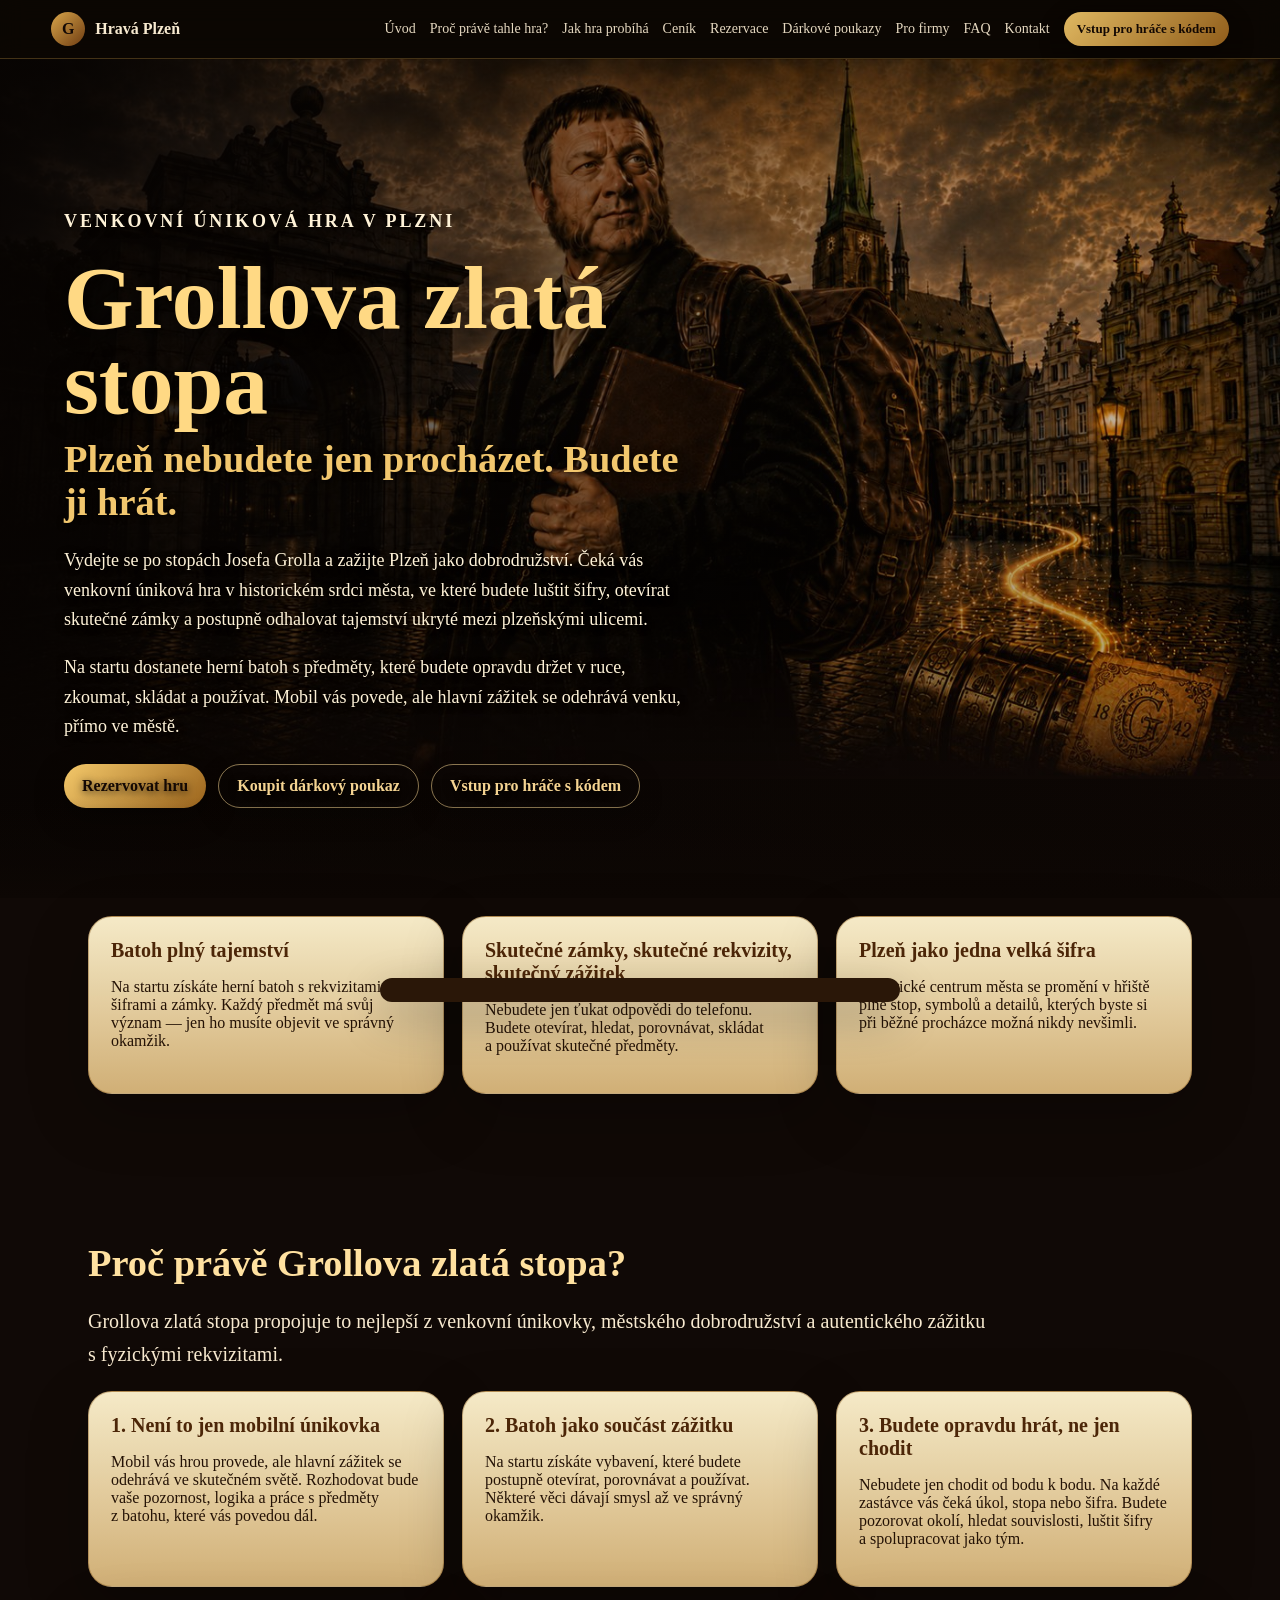
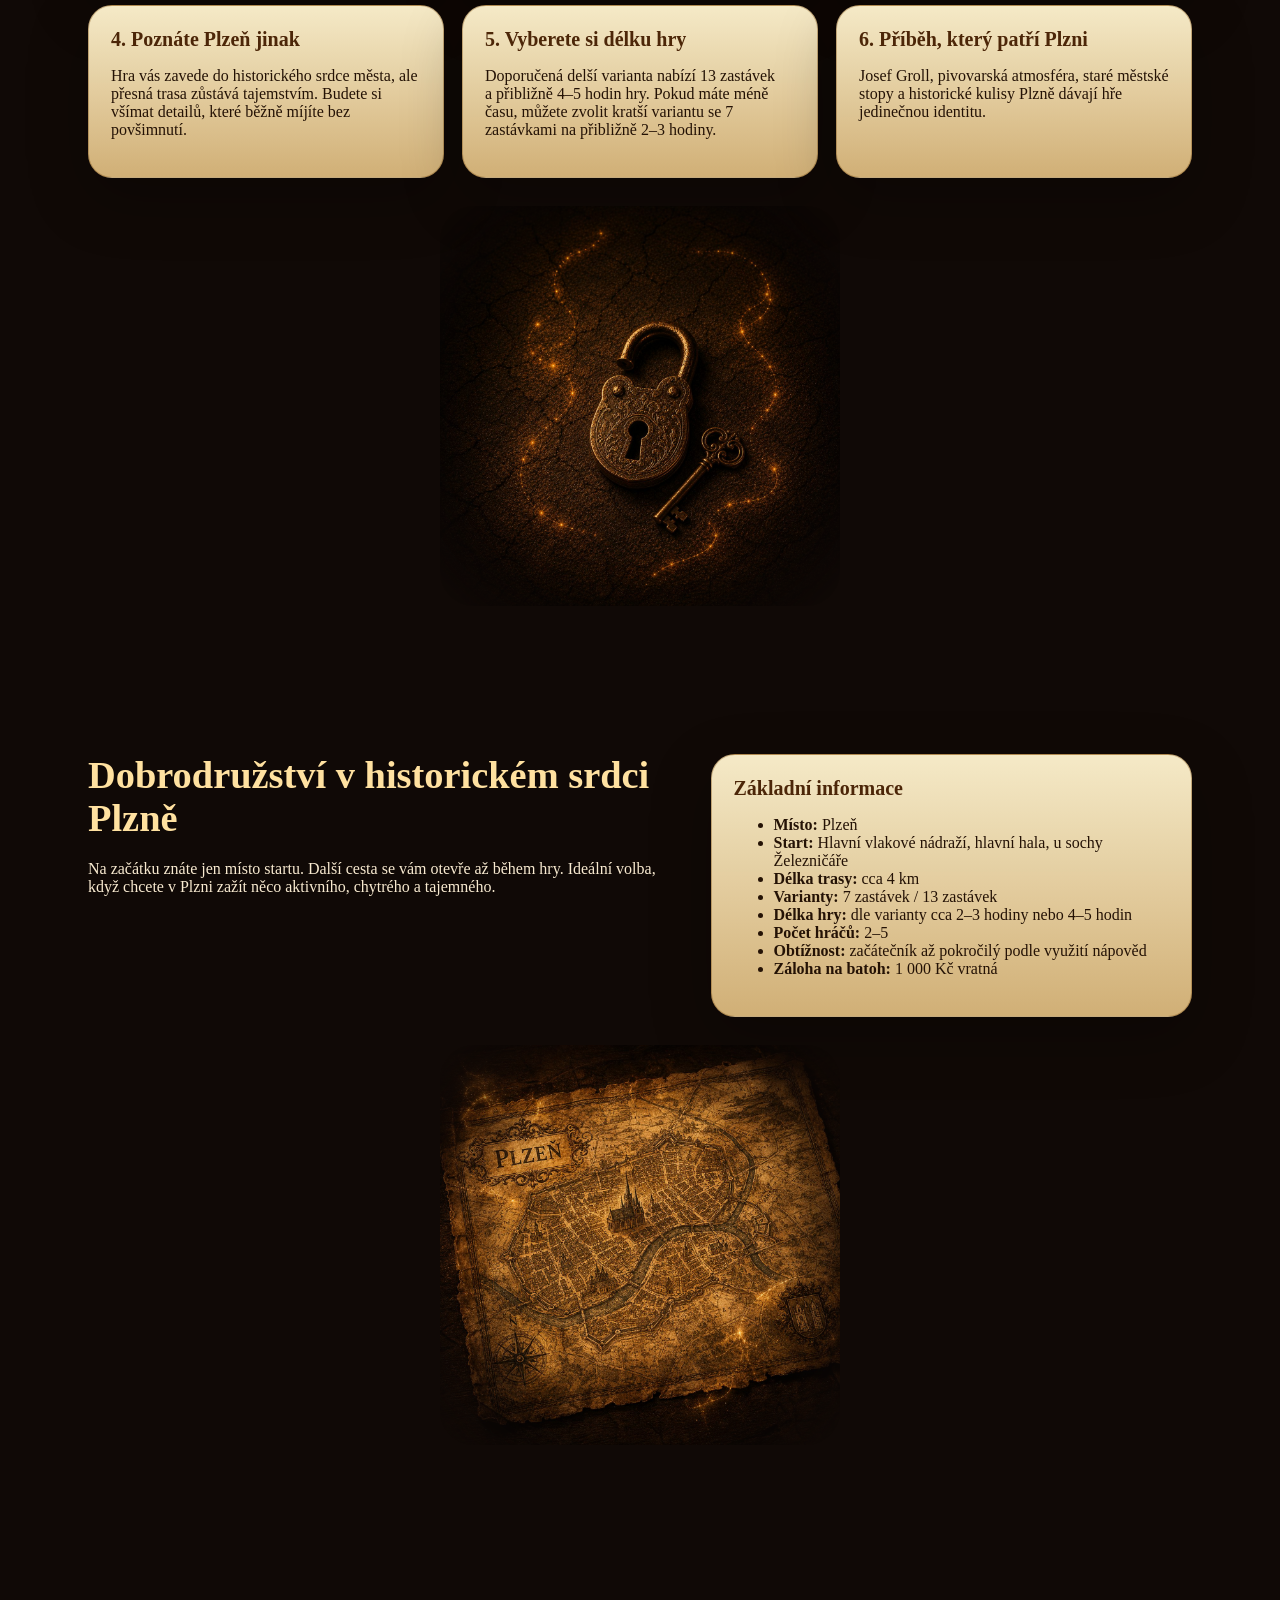
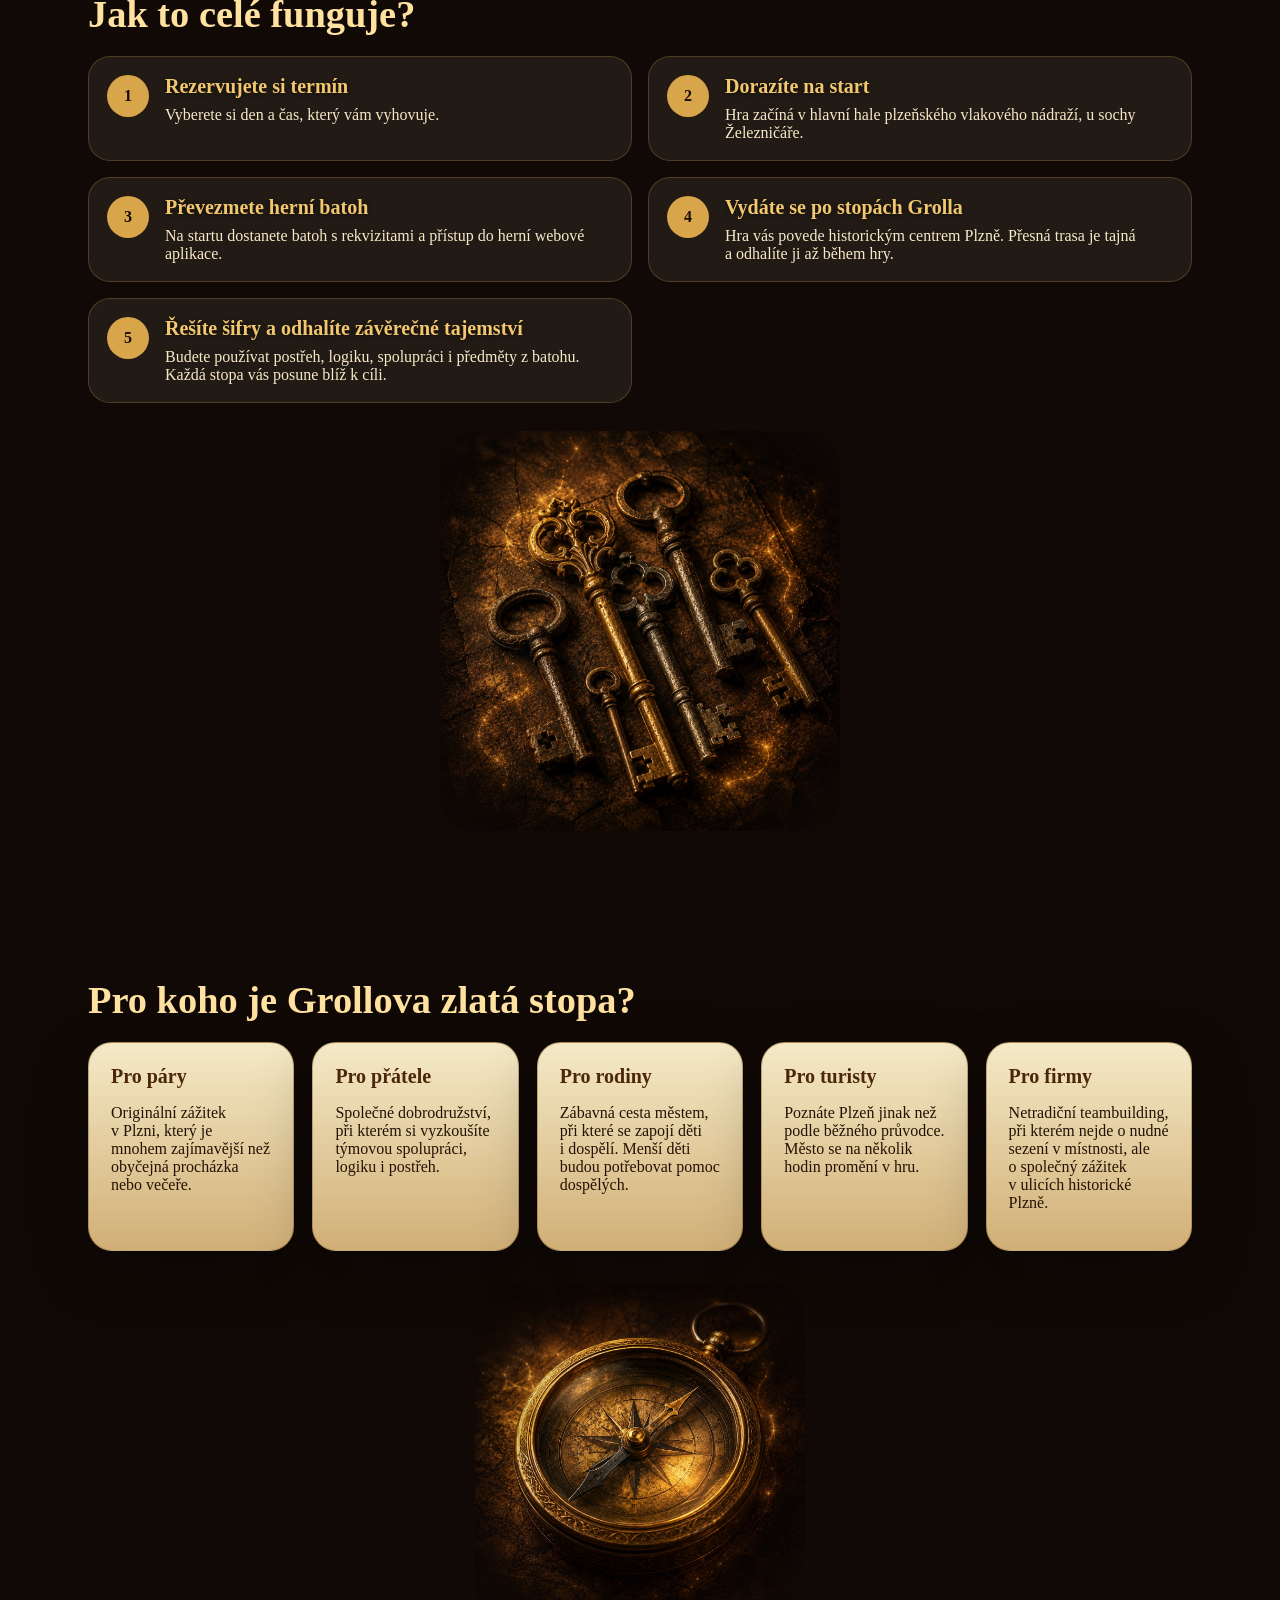
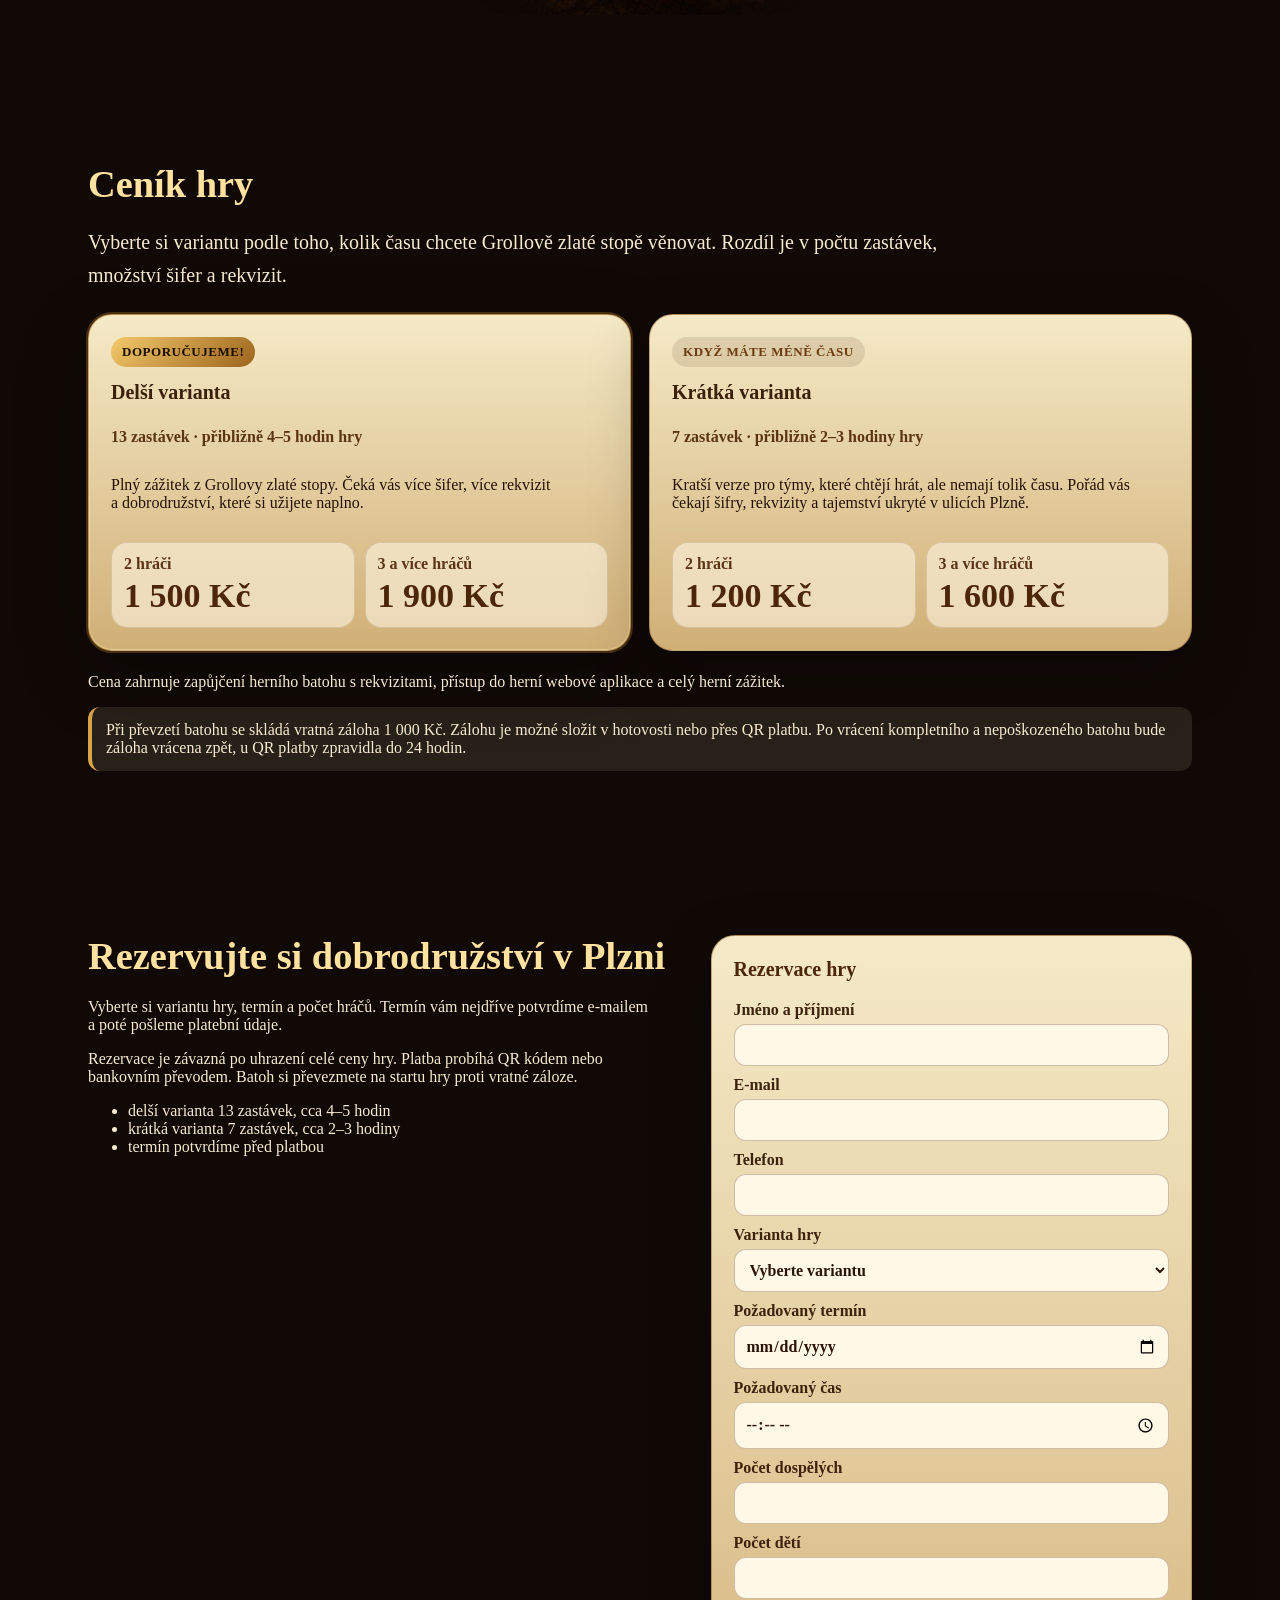
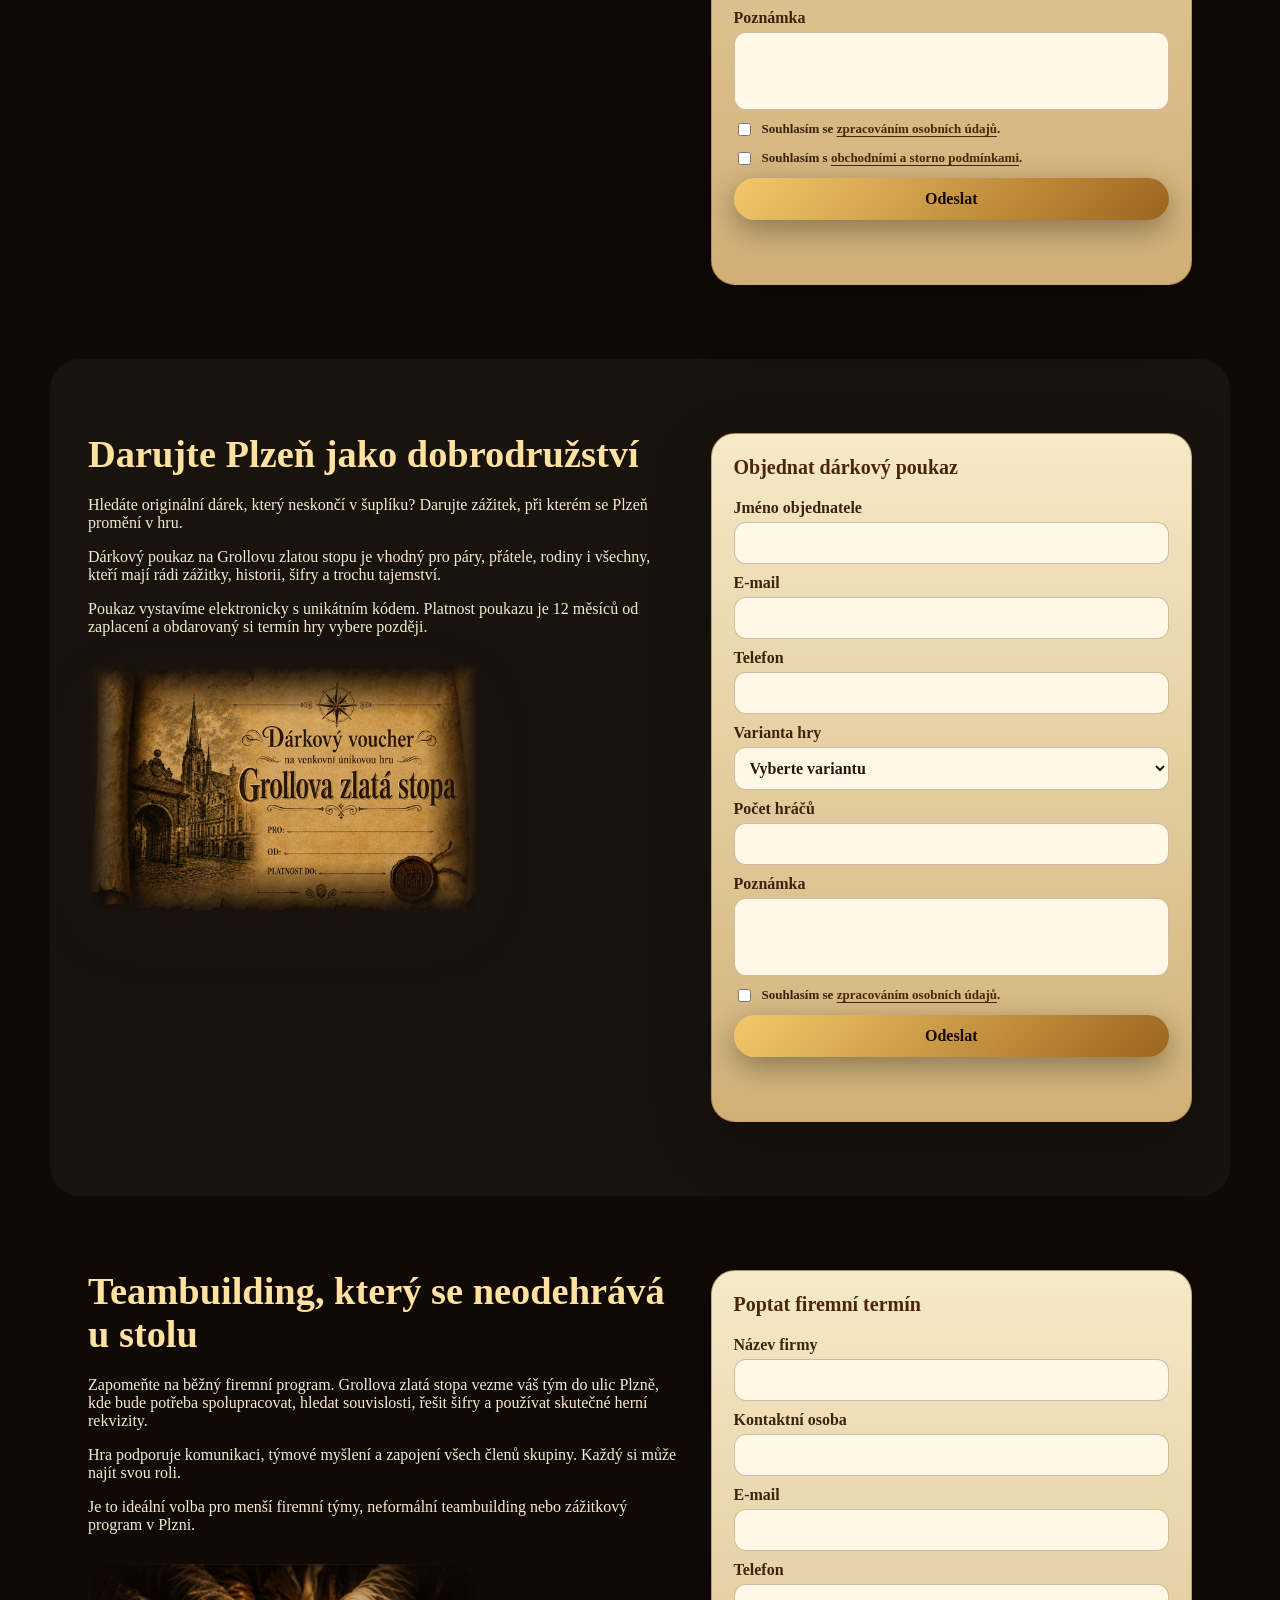
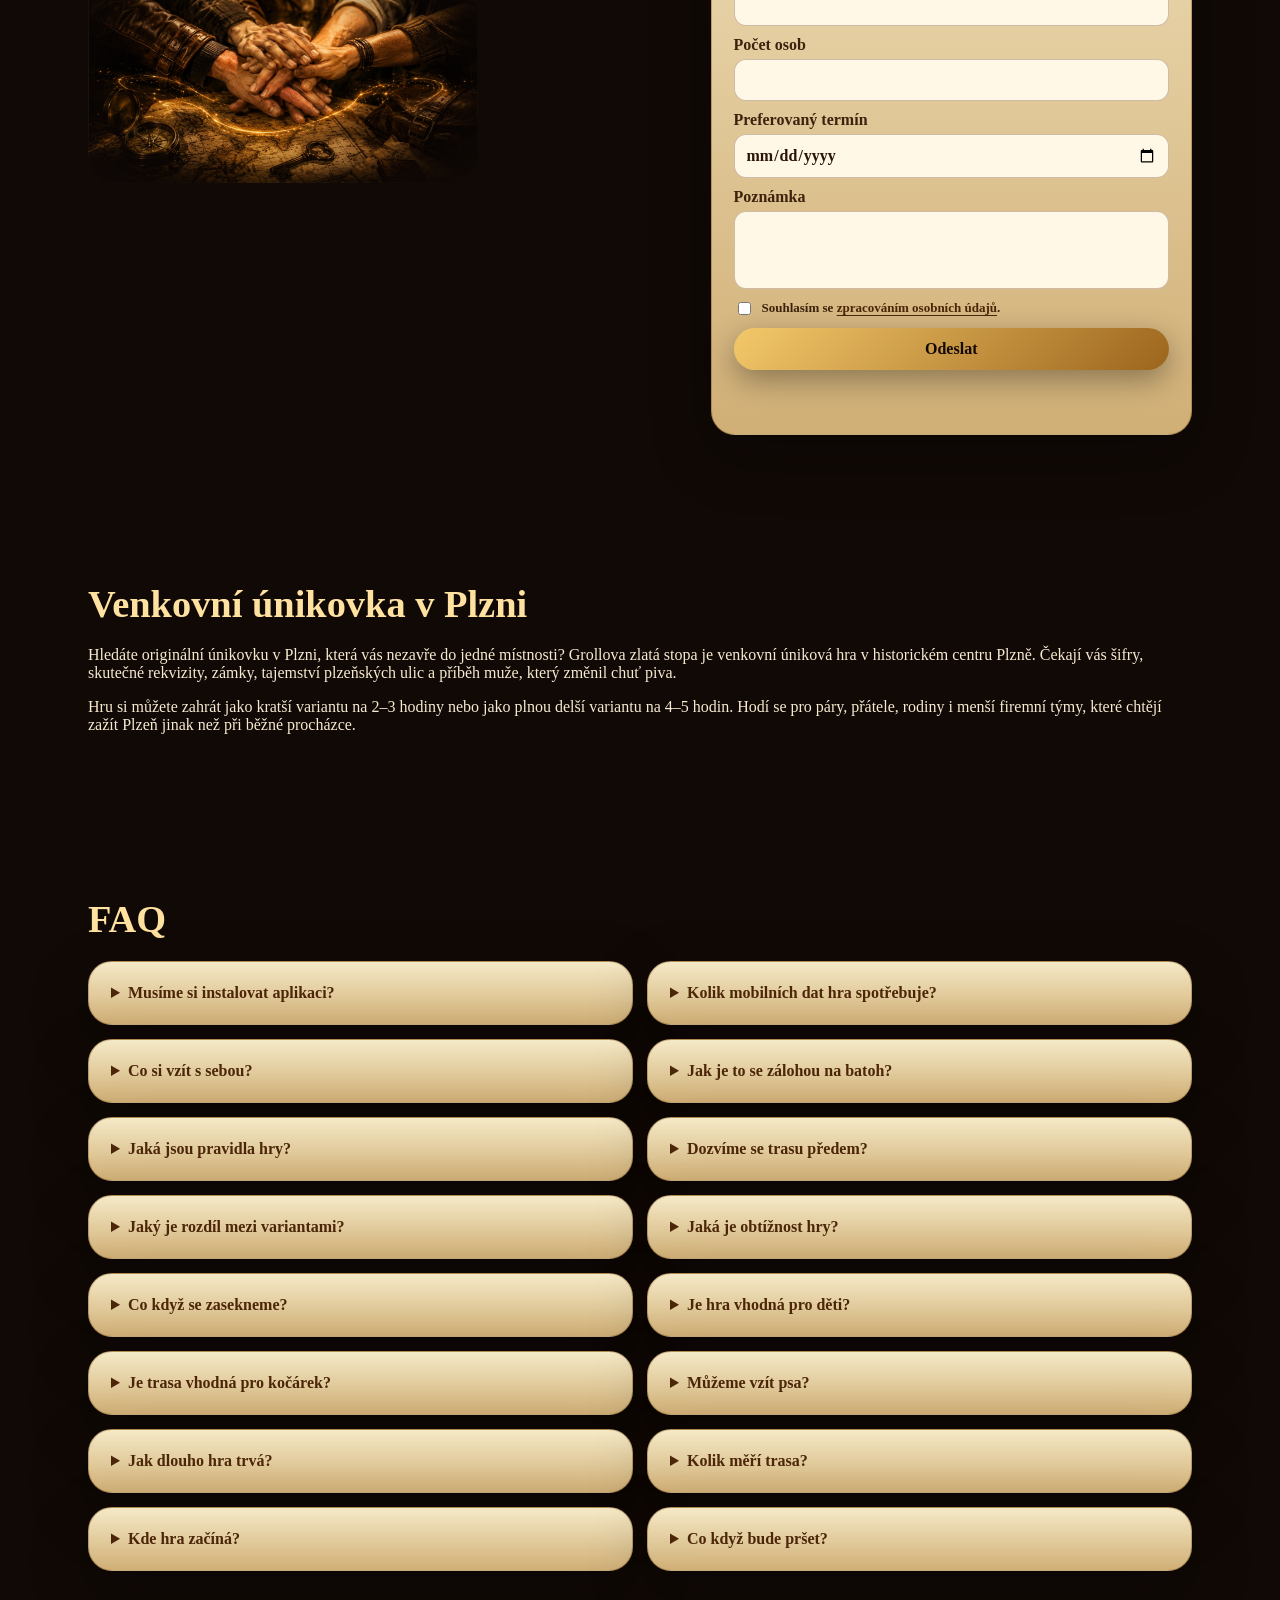
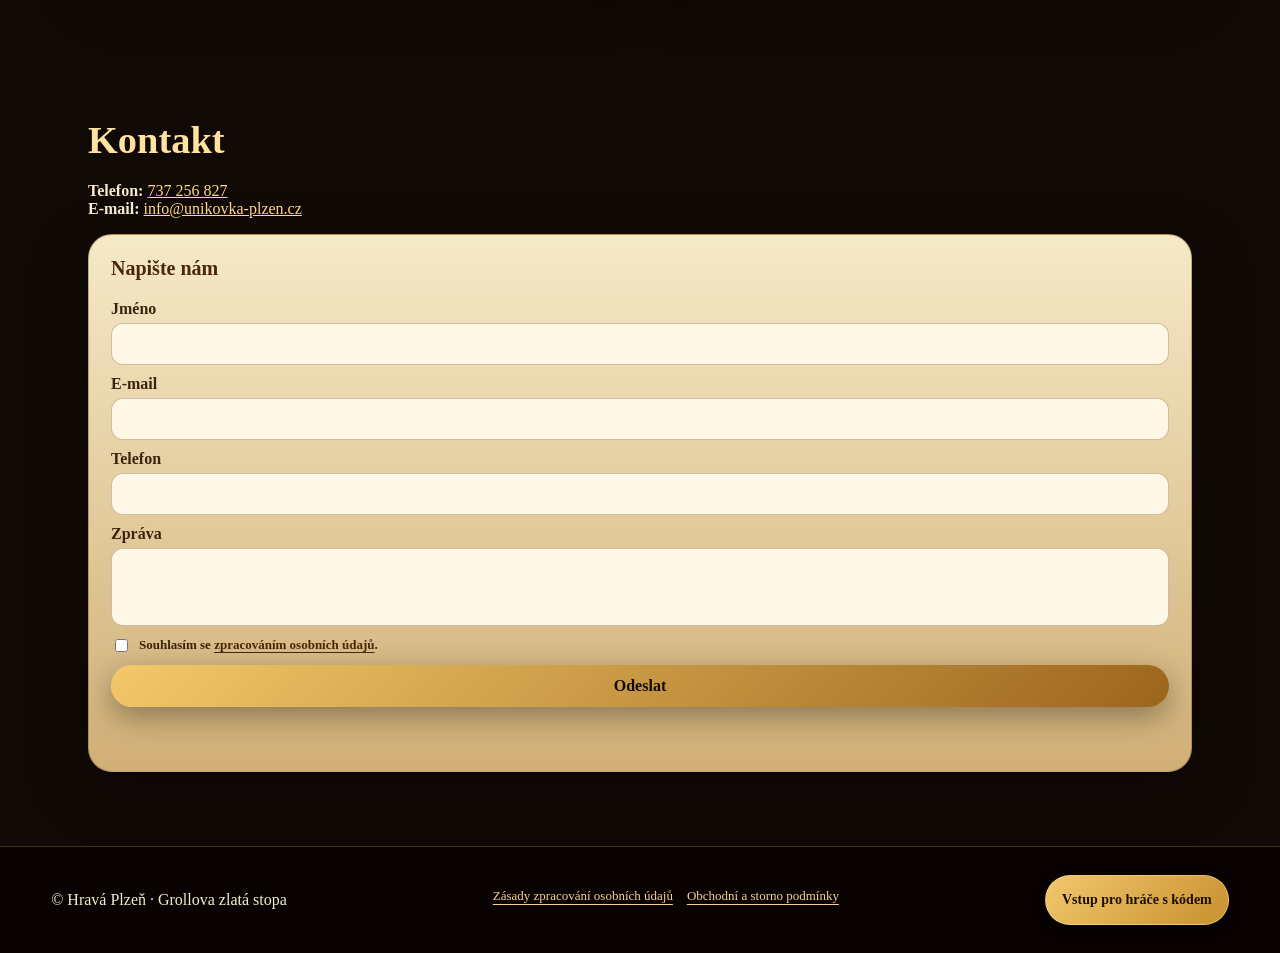
==== index.html @ 6f9a0072 "Nahrat finalni audio opravy" ====
﻿<!doctype html>
<html lang="cs">
<head>
  <meta charset="utf-8" />
  <meta name="viewport" content="width=device-width, initial-scale=1, viewport-fit=cover" />
  <meta name="theme-color" content="#120b06" />
  <title>Únikovka Plzeň | Venkovní úniková hra Grollova zlatá stopa</title>
  <meta name="description" content="Venkovní úniková hra v Plzni s batohem plným rekvizit, šifer a zámků. Vyberte si krátkou nebo dlouhou variantu Grollovy zlaté stopy." />
  <meta name="keywords" content="únikovka Plzeň, venkovní únikovka Plzeň, venkovní úniková hra Plzeň, úniková hra Plzeň, městská hra Plzeň, co dělat v Plzni, zážitky Plzeň, teambuilding Plzeň, dárkový poukaz Plzeň" />
  <meta name="robots" content="index, follow, max-image-preview:large" />
  <meta name="author" content="Únikovka Plzeň" />
  <meta name="geo.region" content="CZ-32" />
  <meta name="geo.placename" content="Plzeň" />
  <meta name="ICBM" content="49.7384, 13.3736" />
  <!-- Google tag (gtag.js) -->
  <script async src="https://www.googletagmanager.com/gtag/js?id=AW-18364391322"></script>
  <script>
    window.dataLayer = window.dataLayer || [];
    function gtag(){dataLayer.push(arguments);}
    gtag('js', new Date());
    gtag('config', 'AW-18364391322');
  </script>
  <meta property="og:type" content="website" />
  <meta property="og:locale" content="cs_CZ" />
  <meta property="og:url" content="https://www.unikovka-plzen.cz/" />
  <meta property="og:title" content="Únikovka Plzeň | Venkovní úniková hra Grollova zlatá stopa" />
  <meta property="og:description" content="Autentická venkovní únikovka v Plzni s batohem plným rekvizit, zámků a šifer. Krátká i dlouhá varianta hry." />
  <meta property="og:image" content="https://www.unikovka-plzen.cz/assets/images/Groll_pro_web.jpg" />
  <meta name="twitter:card" content="summary_large_image" />
  <meta name="twitter:title" content="Únikovka Plzeň | Venkovní úniková hra Grollova zlatá stopa" />
  <meta name="twitter:description" content="Venkovní úniková hra v Plzni s rekvizitami, šiframi a zámky v historickém centru města." />
  <meta name="twitter:image" content="https://www.unikovka-plzen.cz/assets/images/Groll_pro_web.jpg" />
  <link rel="canonical" href="https://www.unikovka-plzen.cz/" />
  <script type="application/ld+json">
  {
    "@context": "https://schema.org",
    "@graph": [
      {
        "@type": "WebSite",
        "@id": "https://www.unikovka-plzen.cz/#website",
        "url": "https://www.unikovka-plzen.cz/",
        "name": "Únikovka Plzeň",
        "alternateName": "Grollova zlatá stopa",
        "inLanguage": "cs-CZ",
        "publisher": {
          "@id": "https://www.unikovka-plzen.cz/#business"
        }
      },
      {
        "@type": "WebPage",
        "@id": "https://www.unikovka-plzen.cz/#webpage",
        "url": "https://www.unikovka-plzen.cz/",
        "name": "Únikovka Plzeň | Venkovní úniková hra Grollova zlatá stopa",
        "description": "Venkovní úniková hra v Plzni s batohem plným rekvizit, šifer a zámků.",
        "keywords": [
          "únikovka Plzeň",
          "venkovní únikovka Plzeň",
          "venkovní úniková hra Plzeň",
          "městská hra Plzeň",
          "zážitky Plzeň"
        ],
        "primaryImageOfPage": {
          "@type": "ImageObject",
          "url": "https://www.unikovka-plzen.cz/assets/images/Groll_pro_web.jpg"
        },
        "isPartOf": {
          "@id": "https://www.unikovka-plzen.cz/#website"
        },
        "about": {
          "@id": "https://www.unikovka-plzen.cz/#service"
        },
        "inLanguage": "cs-CZ"
      },
      {
        "@type": "EntertainmentBusiness",
        "@id": "https://www.unikovka-plzen.cz/#business",
        "name": "Únikovka Plzeň",
        "legalName": "Bc. Jan Bidlo",
        "url": "https://www.unikovka-plzen.cz/",
        "image": "https://www.unikovka-plzen.cz/assets/images/Groll_pro_web.jpg",
        "logo": "https://www.unikovka-plzen.cz/assets/images/Groll_logo_na_sirku.jpg",
        "email": "info@unikovka-plzen.cz",
        "telephone": "+420737256827",
        "description": "Venkovní úniková hra Grollova zlatá stopa v historickém centru Plzně.",
        "priceRange": "1200-1900 Kč",
        "currenciesAccepted": "CZK",
        "paymentAccepted": "bank transfer, cash, QR payment",
        "address": {
          "@type": "PostalAddress",
          "streetAddress": "Partyzánská 356/25",
          "addressLocality": "Plzeň",
          "postalCode": "312 00",
          "addressCountry": "CZ"
        },
        "areaServed": {
          "@type": "City",
          "name": "Plzeň"
        },
        "sameAs": [
          "https://www.facebook.com/profile.php?id=61591459980333"
        ],
        "makesOffer": {
          "@id": "https://www.unikovka-plzen.cz/#service"
        }
      },
      {
        "@type": "Service",
        "@id": "https://www.unikovka-plzen.cz/#service",
        "name": "Grollova zlatá stopa",
        "alternateName": [
          "Únikovka Plzeň",
          "Venkovní únikovka Plzeň",
          "Venkovní úniková hra Plzeň"
        ],
        "serviceType": "Venkovní úniková hra",
        "provider": {
          "@id": "https://www.unikovka-plzen.cz/#business"
        },
        "areaServed": {
          "@type": "City",
          "name": "Plzeň"
        },
        "category": [
          "úniková hra",
          "venkovní únikovka",
          "městská hra",
          "zážitek v Plzni",
          "teambuilding"
        ],
        "audience": [
          {
            "@type": "Audience",
            "audienceType": "páry"
          },
          {
            "@type": "Audience",
            "audienceType": "rodiny"
          },
          {
            "@type": "Audience",
            "audienceType": "přátelé"
          },
          {
            "@type": "Audience",
            "audienceType": "firemní týmy"
          }
        ],
        "description": "Venkovní úniková hra v historickém centru Plzně s batohem plným rekvizit, šifer a zámků.",
        "image": "https://www.unikovka-plzen.cz/assets/images/Groll_pro_web.jpg",
        "termsOfService": "https://www.unikovka-plzen.cz/#/obchodni-podminky",
        "potentialAction": {
          "@type": "ReserveAction",
          "target": "https://www.unikovka-plzen.cz/#rezervace",
          "name": "Rezervovat hru"
        },
        "offers": {
          "@type": "OfferCatalog",
          "name": "Varianty hry Grollova zlatá stopa",
          "itemListElement": [
            {
              "@type": "Offer",
              "name": "Krátká varianta pro 2 hráče",
              "price": "1200",
              "priceCurrency": "CZK",
              "availability": "https://schema.org/InStock",
              "url": "https://www.unikovka-plzen.cz/#cenik"
            },
            {
              "@type": "Offer",
              "name": "Krátká varianta pro 3 a více hráčů",
              "price": "1600",
              "priceCurrency": "CZK",
              "availability": "https://schema.org/InStock",
              "url": "https://www.unikovka-plzen.cz/#cenik"
            },
            {
              "@type": "Offer",
              "name": "Dlouhá varianta pro 2 hráče",
              "price": "1500",
              "priceCurrency": "CZK",
              "availability": "https://schema.org/InStock",
              "url": "https://www.unikovka-plzen.cz/#cenik"
            },
            {
              "@type": "Offer",
              "name": "Dlouhá varianta pro 3 a více hráčů",
              "price": "1900",
              "priceCurrency": "CZK",
              "availability": "https://schema.org/InStock",
              "url": "https://www.unikovka-plzen.cz/#cenik"
            }
          ]
        }
      },
      {
        "@type": "TouristAttraction",
        "@id": "https://www.unikovka-plzen.cz/#attraction",
        "name": "Grollova zlatá stopa",
        "url": "https://www.unikovka-plzen.cz/",
        "image": "https://www.unikovka-plzen.cz/assets/images/Groll_pro_web.jpg",
        "description": "Venkovní únikovka a městská hra v historickém centru Plzně.",
        "isAccessibleForFree": false,
        "touristType": [
          "páry",
          "rodiny",
          "přátelé",
          "turisté",
          "firemní týmy"
        ],
        "address": {
          "@type": "PostalAddress",
          "addressLocality": "Plzeň",
          "addressCountry": "CZ"
        }
      },
      {
        "@type": "FAQPage",
        "@id": "https://www.unikovka-plzen.cz/#faq-schema",
        "mainEntity": [
          {
            "@type": "Question",
            "name": "Musíme si instalovat aplikaci?",
            "acceptedAnswer": {
              "@type": "Answer",
              "text": "Ne. Hra běží jako webová aplikace v prohlížeči telefonu. Nic dopředu nestahujete ani neinstalujete."
            }
          },
          {
            "@type": "Question",
            "name": "Jaký je rozdíl mezi variantami?",
            "acceptedAnswer": {
              "@type": "Answer",
              "text": "Delší varianta má 13 zastávek, více šifer a více rekvizit. Krátká varianta má 7 zastávek a hodí se pro týmy, které chtějí hrát, ale mají jen 2 až 3 hodiny času."
            }
          },
          {
            "@type": "Question",
            "name": "Jak dlouho hra trvá?",
            "acceptedAnswer": {
              "@type": "Answer",
              "text": "Krátká varianta trvá přibližně 2 až 3 hodiny. Delší varianta je hlavní plná verze hry a zabere přibližně 4 až 5 hodin."
            }
          },
          {
            "@type": "Question",
            "name": "Kolik měří trasa?",
            "acceptedAnswer": {
              "@type": "Answer",
              "text": "Trasa měří přibližně 4 km."
            }
          },
          {
            "@type": "Question",
            "name": "Kde hra začíná?",
            "acceptedAnswer": {
              "@type": "Answer",
              "text": "Hra začíná v hlavní hale plzeňského vlakového nádraží, u sochy Železničáře."
            }
          }
        ]
      }
    ]
  }
  </script>
  <link rel="manifest" href="manifest.webmanifest" />
  <link rel="stylesheet" href="style.css?v=200" />
</head>
<body>
  <div id="app" class="app-shell"></div>
  <div id="toast" class="toast" aria-live="polite"></div>
  <script src="game-data.js?v=211"></script>
  <script src="app.js?v=211"></script>
</body>
</html>
---- style.css ----
﻿:root{--bg:#1d1208;--panel:#f3dfb5;--paper:#fff4d6;--ink:#2b180a;--muted:#765531;--beer:#d88b1a;--beer2:#f0bd43;--dark:#2b1708;--red:#8d2d18;--ok:#326c2e;--line:rgba(43,24,10,.18);--shadow:0 16px 45px rgba(0,0,0,.28)}*{box-sizing:border-box}html,body{margin:0;min-height:100%;font-family:system-ui,-apple-system,Segoe UI,Roboto,Arial,sans-serif;background:radial-gradient(circle at top,#6f3d12 0,#2c1809 45%,#120b05 100%);color:var(--ink)}button,input,textarea{font:inherit}.app-shell{min-height:100dvh;display:flex;align-items:stretch;justify-content:center;padding:16px}.phone{width:min(100%,560px);background:linear-gradient(180deg,#fff7df,#e8c891);border:1px solid rgba(255,255,255,.25);border-radius:28px;box-shadow:var(--shadow);overflow:hidden;position:relative}.topbar{position:sticky;top:0;z-index:10;background:rgba(51,29,10,.92);color:#fff3ce;backdrop-filter:blur(12px);padding:12px 16px;display:flex;gap:10px;align-items:center;justify-content:space-between}.brand{display:flex;flex-direction:column;line-height:1.15}.brand b{font-size:18px}.brand span{font-size:12px;color:#e5c389}.icon-btn{border:1px solid rgba(255,255,255,.25);background:rgba(255,255,255,.1);color:#fff3ce;border-radius:14px;padding:9px 11px;cursor:pointer}.content{padding:18px 16px 28px}.hero{padding:26px 18px 20px;background:linear-gradient(145deg,rgba(255,247,218,.92),rgba(225,178,93,.85)),repeating-linear-gradient(45deg,rgba(111,61,18,.06),rgba(111,61,18,.06) 4px,transparent 4px,transparent 9px);border-radius:24px;border:1px solid var(--line);box-shadow:0 10px 20px rgba(80,45,13,.12)}h1,h2,h3{font-family:Georgia,'Times New Roman',serif;margin:0 0 10px;color:#3b210c}h1{font-size:34px;line-height:1.05}h2{font-size:26px}h3{font-size:20px}.lead{font-size:17px;line-height:1.55}.muted{color:var(--muted)}.small{font-size:13px}.card{background:rgba(255,248,224,.82);border:1px solid var(--line);border-radius:20px;padding:15px;margin:13px 0;box-shadow:0 8px 20px rgba(72,40,13,.08)}.grid{display:grid;gap:10px}.two{grid-template-columns:1fr 1fr}@media(max-width:420px){.two{grid-template-columns:1fr}}.btn{width:100%;border:0;border-radius:16px;padding:14px 16px;cursor:pointer;background:#6f3d12;color:#fff5d6;font-weight:800;box-shadow:0 8px 16px rgba(45,24,8,.22);transition:.15s transform,.15s filter}.btn:active{transform:translateY(1px)}.btn.secondary{background:#ead19a;color:#3d230d;border:1px solid var(--line);box-shadow:none}.btn.ghost{background:transparent;color:#4a2a0e;border:1px solid rgba(74,42,14,.25);box-shadow:none}.btn.danger{background:#862d18}.btn.ok{background:#34722e}.btn[disabled]{opacity:.55;cursor:not-allowed}input[type=text],input[type=password]{width:100%;border:1px solid rgba(64,35,10,.25);border-radius:15px;padding:14px 14px;background:#fffaf0;color:var(--ink);outline:none}label.check{display:flex;gap:10px;align-items:flex-start;line-height:1.35}.progress-wrap{padding:12px 14px;background:rgba(255,255,255,.35);border-radius:18px;border:1px solid var(--line);margin:14px 0}.beer-glass{height:42px;border:3px solid rgba(83,48,15,.55);border-top-width:6px;border-radius:7px 7px 14px 14px;position:relative;overflow:hidden;background:rgba(255,255,255,.45)}.beer-fill{position:absolute;left:0;bottom:0;height:0;width:100%;background:linear-gradient(180deg,var(--beer2),var(--beer));transition:height .7s ease}.beer-foam{position:absolute;left:0;right:0;top:0;height:10px;background:rgba(255,255,255,.75)}.station-head{display:flex;justify-content:space-between;gap:10px;align-items:flex-start;margin-bottom:12px}.pill{display:inline-flex;align-items:center;gap:6px;border-radius:999px;background:rgba(111,61,18,.12);padding:7px 10px;font-weight:700;color:#4d2b0f}.video-box{background:#160d06;border-radius:18px;overflow:hidden;margin:12px 0;border:1px solid rgba(255,255,255,.25)}video{display:block;width:100%;max-height:55dvh;background:#000}.media-note{color:#f6d39a;background:rgba(0,0,0,.34);padding:8px 10px;font-size:13px}.accordion{border:1px solid var(--line);border-radius:17px;overflow:hidden;margin:10px 0;background:rgba(255,250,238,.72)}.acc-head{width:100%;display:flex;justify-content:space-between;align-items:center;text-align:left;background:rgba(111,61,18,.1);border:0;padding:13px 14px;font-weight:850;color:#3d230d;cursor:pointer}.acc-body{display:none;padding:14px;line-height:1.55;white-space:pre-wrap}.accordion.open .acc-body{display:block}.code-row{display:flex;gap:8px}.code-row input{text-transform:uppercase;letter-spacing:.08em}.success{border-color:rgba(50,108,46,.3);background:rgba(220,245,210,.75)}.error{border-color:rgba(141,45,24,.32);background:rgba(255,230,220,.75)}.modal-back{position:fixed;inset:0;z-index:99;background:rgba(0,0,0,.55);display:flex;align-items:flex-end;justify-content:center;padding:12px}.modal{width:min(100%,560px);max-height:85dvh;overflow:auto;background:#fff3cf;border-radius:24px;padding:18px;box-shadow:var(--shadow)}.toast{position:fixed;z-index:120;left:50%;bottom:18px;transform:translateX(-50%) translateY(120px);background:#2a1708;color:#fff4d2;border-radius:16px;padding:12px 14px;width:min(calc(100% - 32px),520px);box-shadow:var(--shadow);transition:.25s}.toast.show{transform:translateX(-50%) translateY(0)}.menu-list{display:grid;gap:8px}.map-list{display:grid;gap:8px}.map-item{display:flex;gap:10px;align-items:center;background:rgba(255,255,255,.42);border:1px solid var(--line);border-radius:15px;padding:10px}.num{width:32px;height:32px;border-radius:50%;background:#6f3d12;color:#fff4d2;display:grid;place-items:center;font-weight:900;flex:0 0 auto}.num.done{background:var(--ok)}.footer-actions{position:sticky;bottom:0;background:linear-gradient(180deg,rgba(232,200,145,0),rgba(232,200,145,.95) 30%);padding-top:22px}.timer{font-variant-numeric:tabular-nums}.cert{background:#fff8dc;border:8px double #6f3d12;border-radius:22px;padding:24px;text-align:center}.admin-table{width:100%;border-collapse:collapse;font-size:13px}.admin-table th,.admin-table td{border-bottom:1px solid var(--line);padding:8px;text-align:left}.shake{animation:shake .35s}@keyframes shake{20%{transform:translateX(-5px)}40%{transform:translateX(5px)}60%{transform:translateX(-3px)}80%{transform:translateX(3px)}}.wow{animation:wow .7s ease}@keyframes wow{0%{transform:scale(.98);filter:saturate(1)}45%{transform:scale(1.025);filter:saturate(1.6)}100%{transform:scale(1);filter:saturate(1)}}@media print{body{background:#fff}.app-shell{padding:0}.phone{box-shadow:none;border:0}.topbar,.footer-actions,.no-print{display:none!important}}
.success-card{text-align:center}.success-card h2{font-size:28px}.success-progress{margin:14px 0 18px}.success-fill{animation:beerRise .9s ease both}@keyframes beerRise{from{height:var(--from)}to{height:var(--to)}}

/* BeerProgress – dynamický pivní progress bez textu "Dokončeno" */
.station-head.compact{align-items:center;background:rgba(255,248,224,.72);border:1px solid var(--line);border-radius:18px;padding:9px 10px 9px 12px;box-shadow:0 5px 14px rgba(74,42,14,.08)}
.station-title-line{display:flex;align-items:center;gap:10px;min-width:0;flex:1}.station-title-text{font-family:Georgia,'Times New Roman',serif;font-size:18px;font-weight:900;line-height:1.15;color:#3b210c}.station-head.compact .danger{flex:0 0 auto}
.beer-progress{--beer-scale:0;--beer-from-scale:0;--beer-foam-opacity:0;display:inline-grid;place-items:center;flex:0 0 auto;filter:drop-shadow(0 3px 4px rgba(63,35,10,.2))}
.beer-small{width:38px;height:48px}.beer-large{width:min(44vw,168px);height:auto;margin:4px auto 2px;filter:drop-shadow(0 10px 18px rgba(63,35,10,.28))}.beer-svg{width:100%;height:100%;display:block;overflow:visible}
.beer-handle-fill{fill:rgba(255,255,255,.28);stroke:rgba(255,255,255,.7);stroke-width:1.1}.beer-handle-line{fill:none;stroke:rgba(50,32,18,.62);stroke-width:4.2;stroke-linecap:round;stroke-linejoin:round}
.beer-glass-bg{fill:rgba(255,255,255,.26);stroke:rgba(255,255,255,.48);stroke-width:1}.beer-glass-overlay{fill:rgba(255,255,255,.16)}
.beer-outline{fill:none;stroke:rgba(38,23,11,.76);stroke-width:3.5;stroke-linejoin:round}.beer-glass-shine{fill:none;stroke:rgba(255,255,255,.86);stroke-width:3.4;stroke-linecap:round;opacity:.9}.beer-glass-shine.right{opacity:.42;stroke-width:2.1}
.beer-base{fill:rgba(255,255,255,.28);stroke:rgba(38,23,11,.4);stroke-width:1.6}.beer-liquid,.beer-liquid-shine,.beer-bubbles{transform-box:fill-box;transform-origin:center bottom;transform:scaleY(var(--beer-scale))}.beer-liquid{opacity:.97}.beer-liquid-shine{fill:rgba(255,255,255,.22);mix-blend-mode:screen}.beer-head,.beer-surface{transform-box:fill-box;transform-origin:center center;transform:translateY(var(--beer-foam-y));opacity:var(--beer-foam-opacity)}.beer-head{fill:rgba(255,255,255,.78)}.beer-surface{fill:rgba(255,255,255,.55)}.beer-bubbles{fill:rgba(255,255,255,.67);opacity:.52}
.beer-small .beer-bubbles{display:none}.beer-small .beer-head{height:11px}.beer-small .beer-outline{stroke-width:4.2}.beer-small .beer-handle-line{stroke-width:4.8}.beer-small .beer-glass-shine{stroke-width:4}.beer-full .beer-head{fill:rgba(255,255,255,.88);opacity:.95}.beer-full .beer-surface{opacity:.8}
.beer-animated .beer-liquid,.beer-animated .beer-liquid-shine{animation:beerLiquidRise 2.65s cubic-bezier(.22,.9,.22,1) both}.beer-animated .beer-head,.beer-animated .beer-surface{animation:beerFoamRise 2.65s cubic-bezier(.22,.9,.22,1) both}.beer-animated .beer-bubbles{animation:beerBubblesRise 2.65s cubic-bezier(.22,.9,.22,1) both, beerBubbleFloat 1.1s ease-in-out 2.2}.success-progress{margin:15px auto 18px;display:flex;justify-content:center;align-items:center;min-height:178px}.success-card{text-align:center}.success-card h2{font-size:28px}.success-card h3{margin-top:4px}
@keyframes beerLiquidRise{from{transform:scaleY(var(--beer-from-scale))}to{transform:scaleY(var(--beer-scale))}}@keyframes beerFoamRise{from{transform:translateY(var(--beer-foam-from-y))}to{transform:translateY(var(--beer-foam-y))}}@keyframes beerBubblesRise{from{transform:scaleY(var(--beer-from-scale))}to{transform:scaleY(var(--beer-scale))}}@keyframes beerBubbleFloat{0%,100%{opacity:.5;transform:scaleY(var(--beer-scale)) translateY(0)}50%{opacity:.85;transform:scaleY(var(--beer-scale)) translateY(-6px)}}
@media(max-width:420px){.station-title-text{font-size:17px}.beer-small{width:34px;height:43px}.station-head.compact{padding:9px 9px 9px 11px}.icon-btn.danger{padding:8px 9px}.beer-large{width:min(46vw,150px)}}

/* Úvodní obrazovka – finální název hry */
.start-visual{width:min(100%, 500px);margin:0 auto 12px;border-radius:18px;overflow:hidden;border:1px solid rgba(255,255,255,.32);background:#2b1708;box-shadow:0 10px 20px rgba(72,40,13,.14)}
.start-visual img{display:block;width:100%;height:auto;object-fit:contain;object-position:center center}
.hero-intro{text-align:left;padding:28px 19px 22px}
.hero-intro h1{font-size:38px;letter-spacing:.01em;margin-bottom:8px}
.hero-subtitle{font-family:Georgia,'Times New Roman',serif;font-size:18px;font-weight:700;color:#5b3512;margin:0 0 16px;line-height:1.35}
.hero-intro .lead{margin:0;max-width:34em}
@media(max-width:420px){.hero-intro h1{font-size:32px}.hero-subtitle{font-size:16px}.hero-intro{padding:24px 16px 20px}.start-visual{margin-bottom:10px;border-radius:16px}}

/* Úvodní obrazovka – Použití polohy */
.location-accordion{background:rgba(255,250,238,.72)}
.location-body{white-space:normal;background:rgba(255,248,224,.82)}
.location-body p{font-size:15px;line-height:1.35;margin:0;color:#2b180a}
.location-actions{padding:14px;background:rgba(255,250,238,.72);border-top:1px solid var(--line)}
.location-actions .btn{margin-top:0}
.text-link{appearance:none;border:0;background:transparent;color:#6f3d12;text-decoration:underline;text-underline-offset:3px;box-shadow:none;width:auto;display:block;margin:12px auto 0;padding:4px 8px;font-weight:700;font-size:13px;cursor:pointer}
.text-link:active{transform:translateY(1px)}
.location-skip{opacity:.78}
.location-skip:hover{opacity:1}


/* Zastávky – statický obrázek místo videa */
.station-image-wrap{margin:12px 0 10px;border-radius:18px;overflow:hidden;border:1px solid rgba(255,255,255,.38);background:#2b1708;box-shadow:0 10px 20px rgba(72,40,13,.13)}
.station-image{display:block;width:100%;height:auto;max-height:52dvh;object-fit:cover;background:#2b1708}
.intro-audio-btn{margin:10px 0 10px}
@media(max-width:420px){.station-image{max-height:48dvh}.intro-audio-btn{margin-top:9px}}

.intro-accordion{margin-top:10px}
.intro-player{display:block;width:100%;margin:0 0 12px}
.intro-sequence-player{display:grid;gap:8px;margin:0 0 12px}
.intro-sequence-player .btn{width:100%}
.intro-transcript{margin-top:10px;padding-top:10px;border-top:1px solid var(--line);line-height:1.55}

/* Obrázky v nápovědách */
.hint-image-wrap{margin:12px 0;border-radius:14px;overflow:hidden;background:var(--paper);border:1px solid var(--line);box-shadow:0 6px 14px rgba(72,40,13,.08)}
.hint-image{display:block;width:100%;height:auto;background:var(--paper)}

/* Zastávka 8 – vyplnit rámeček bez černých okrajů, ale držet postavu dole */
.station-08-wrap{background:var(--paper)}
.station-08-image{display:block;width:100%;height:auto;max-height:none;object-fit:cover;object-position:center bottom;background:var(--paper)}
.hint-image-75{width:25%;max-width:25%;margin:0 auto}
.hint-image-wrap-small-symbol{display:flex;justify-content:center;align-items:center;background:transparent;border:none;box-shadow:none}
.hint-image-small-symbol{width:36px;max-width:12%;margin:0 auto;background:transparent}
@media(max-width:420px){.station-08-image{max-height:66dvh}}

.hint-image-wrap-transparent{background:transparent;border:none;box-shadow:none}
.hint-image-transparent-bg{background:transparent}
.hint-icon-list{display:grid;gap:8px;margin:8px 0}
.hint-icon-item{display:flex;align-items:center;justify-content:space-between;gap:12px;padding:7px 0;border-bottom:1px solid rgba(43,24,10,.08)}
.hint-icon-item:last-child{border-bottom:0}
.hint-inline-icon{width:34px;height:34px;object-fit:contain;flex:0 0 auto}
.solution-image-wrap{background:var(--paper);padding:8px}
.solution-image{max-width:760px;margin:0 auto}

.text-para{margin:0 0 0.85em 0;line-height:1.58}
.text-para:last-child{margin-bottom:0}

.intro-image-title{margin-top:14px;font-weight:700;text-align:left}
.intro-image-wrap{margin:10px auto 0;display:flex;justify-content:center;background:transparent;border:none;box-shadow:none}
.intro-inline-image{display:block;width:min(100%,320px);max-width:78%;height:auto;border-radius:12px}


.admin-card{background:rgba(255,248,224,.65);border:1px solid var(--line);border-radius:18px;padding:12px;margin:12px 0}
.admin-card h3{margin-top:0}
.admin-subcard{background:rgba(255,255,255,.36);border:1px solid var(--line);border-radius:14px;padding:10px;margin:8px 0}
.admin-subcard ul{margin:8px 0 0 20px;padding:0}
.admin-actions{margin-bottom:10px}
.admin-export{margin-top:10px;opacity:.82}
.admin-table{width:100%;border-collapse:collapse;font-size:13px}
.admin-table th,.admin-table td{border-bottom:1px solid var(--line);padding:8px;text-align:left;vertical-align:top}
.admin-table th{font-weight:850;background:rgba(111,61,18,.08)}
.rules-modal{max-height:58vh;overflow:auto;line-height:1.55}
.rules-modal .text-para{font-size:14px}


.admin-card{background:rgba(255,248,224,.65);border:1px solid var(--line);border-radius:18px;padding:12px;margin:12px 0;overflow-x:auto}
.admin-card h3{margin-top:0}
.admin-subcard{background:rgba(255,255,255,.36);border:1px solid var(--line);border-radius:14px;padding:10px;margin:8px 0}
.admin-subcard ul{margin:8px 0 0 20px;padding:0}
.admin-actions{margin-bottom:10px}
.admin-export{margin-top:10px;opacity:.82}
.admin-table{width:100%;border-collapse:collapse;font-size:13px}
.admin-table th,.admin-table td{border-bottom:1px solid var(--line);padding:8px;text-align:left;vertical-align:top}
.admin-table th{font-weight:850;background:rgba(111,61,18,.08)}


/* Prezentační web Hravá Plzeň / Grollova zlatá stopa */
.web-page{min-height:100vh;background:#100906;color:#f8ead0;font-family:Georgia, 'Times New Roman', serif}.web-page a{color:inherit}.web-nav{position:sticky;top:0;z-index:50;display:flex;align-items:center;justify-content:space-between;gap:18px;padding:12px clamp(16px,4vw,54px);background:rgba(11,6,3,.88);backdrop-filter:blur(12px);border-bottom:1px solid rgba(212,166,78,.28)}.web-brand{display:flex;align-items:center;gap:10px;text-decoration:none;font-weight:900}.brand-mark{display:grid;place-items:center;width:34px;height:34px;border-radius:50%;background:linear-gradient(135deg,#d8a54a,#6f3d12);color:#130905}.web-menu{display:flex;align-items:center;gap:14px;font-size:14px}.web-menu a{text-decoration:none;opacity:.92}.web-menu a:hover{color:#f6c66d}.web-menu-toggle{display:none;background:none;border:1px solid rgba(212,166,78,.35);color:#f8ead0;border-radius:10px;padding:8px 10px}.web-cta{display:inline-flex;align-items:center;justify-content:center;padding:12px 18px;border-radius:999px;background:linear-gradient(135deg,#f3c86a,#9c651d);color:#140904!important;text-decoration:none;font-weight:900;border:0;cursor:pointer;box-shadow:0 10px 30px rgba(0,0,0,.35)}.web-cta.alt{background:transparent;color:#f4d391!important;border:1px solid rgba(244,211,145,.55)}.web-cta.small{padding:9px 13px}.web-link{color:#f4d391;text-decoration:underline;text-underline-offset:4px}.web-hero{position:relative;min-height:760px;display:grid;align-items:end;overflow:hidden}.web-hero picture,.web-hero img{position:absolute;inset:0;width:100%;height:100%;object-fit:cover}.hero-overlay{position:absolute;inset:0;background:linear-gradient(90deg,rgba(8,4,2,.92) 0%,rgba(8,4,2,.58) 42%,rgba(8,4,2,.18) 100%),linear-gradient(0deg,#100906 0%,rgba(16,9,6,0) 32%)}.hero-content{position:relative;max-width:760px;padding:130px clamp(18px,5vw,76px) 90px}.eyebrow{color:#f2c36b;text-transform:uppercase;letter-spacing:.16em;font-size:13px;font-weight:900}.hero-content h1{font-size:clamp(42px,7vw,92px);line-height:.95;margin:.15em 0;color:#ffd984;text-shadow:0 4px 20px rgba(0,0,0,.8)}.hero-content h2{font-size:clamp(24px,3vw,42px);line-height:1.1;margin:.2em 0 .6em}.hero-content p{font-size:18px;line-height:1.65;color:#fff3d8}.hero-facts{font-weight:900;color:#ffd984!important}.hero-actions{display:flex;gap:12px;flex-wrap:wrap;margin-top:22px}.web-section{max-width:1180px;margin:0 auto;padding:74px clamp(16px,4vw,38px)}.web-section h2{font-size:clamp(30px,4vw,54px);line-height:1.05;margin:0 0 20px;color:#ffe1a0}.section-lead{font-size:20px;line-height:1.65;max-width:920px}.feature-row{display:grid;grid-template-columns:repeat(3,1fr);gap:18px;margin-top:-56px;position:relative;z-index:3}.feature-card,.reason-card,.audience,.info-card,.web-form,.price-grid>div,.faq-grid details{background:linear-gradient(180deg,rgba(255,243,207,.96),rgba(225,190,128,.92));color:#241205;border:1px solid rgba(139,93,36,.45);border-radius:24px;padding:22px;box-shadow:0 20px 60px rgba(0,0,0,.26)}.feature-card h3,.reason-card h3,.audience h3,.info-card h3,.web-form h3{color:#4c2608;margin-top:0}.web-grid{display:grid;gap:18px}.web-grid.three{grid-template-columns:repeat(3,1fr)}.web-grid.five{grid-template-columns:repeat(5,1fr)}.split{display:grid;grid-template-columns:1.1fr .9fr;gap:34px;align-items:start}.dark-band{max-width:none;background:radial-gradient(circle at 20% 10%,rgba(155,101,29,.4),transparent 32%),linear-gradient(135deg,#1a0d06,#090403);border-top:1px solid rgba(212,166,78,.25);border-bottom:1px solid rgba(212,166,78,.25)}.dark-band>*{max-width:980px;margin-left:auto;margin-right:auto}.steps{display:grid;grid-template-columns:repeat(2,1fr);gap:16px}.step{display:flex;gap:16px;background:rgba(255,243,207,.08);border:1px solid rgba(212,166,78,.25);border-radius:22px;padding:18px}.step span{display:grid;place-items:center;width:42px;height:42px;border-radius:50%;background:#d8a54a;color:#160a04;font-weight:900;flex:0 0 auto}.price-grid{display:grid;grid-template-columns:repeat(3,1fr);gap:18px;margin:22px 0}.price-grid strong{display:block;font-size:34px;color:#4c2608}.note{background:rgba(255,243,207,.1);border-left:4px solid #d8a54a;padding:14px;border-radius:12px}.alt-bg{background:rgba(255,243,207,.04);border-radius:30px}.web-form{display:grid;gap:10px}.web-form label{display:grid;gap:5px;color:#3d230d;font-weight:700}.web-form input,.web-form textarea{border:1px solid rgba(96,52,17,.3);border-radius:12px;padding:11px;background:#fff8e7;color:#2b1507;font:inherit}.web-form input[data-long="1"]{min-height:78px}.web-form .check{display:flex;grid-template-columns:none;align-items:flex-start;gap:8px;font-size:13px}.web-form .check input{margin-top:3px}.hp-field{position:absolute!important;left:-9999px!important}.form-confirm{color:#246b21;font-weight:900}.check-list{columns:2;line-height:1.9}.faq-grid{display:grid;grid-template-columns:repeat(2,1fr);gap:14px}.faq-grid summary{font-weight:900;cursor:pointer;color:#4c2608}.contact-section a{color:#ffd984}.web-footer{padding:28px clamp(16px,4vw,54px);display:flex;justify-content:space-between;gap:16px;background:#080302;border-top:1px solid rgba(212,166,78,.28)}.access-gate .hero-intro{margin-top:40px}@media(max-width:900px){.web-menu-toggle{display:block}.web-menu{display:none;position:absolute;left:12px;right:12px;top:64px;background:#110805;border:1px solid rgba(212,166,78,.3);border-radius:18px;padding:14px;grid-template-columns:1fr;gap:10px}.web-menu-open .web-menu{display:grid}.web-hero{min-height:860px}.feature-row,.web-grid.three,.web-grid.five,.steps,.price-grid,.faq-grid,.split{grid-template-columns:1fr}.hero-content{padding-top:220px}.check-list{columns:1}.web-footer{display:block}.web-footer a{display:block;margin-top:10px}}@media(max-width:480px){.web-hero{min-height:780px}.hero-content p{font-size:16px}.hero-actions .web-cta,.hero-actions .web-link{width:100%;text-align:center}.web-section{padding-top:54px;padding-bottom:54px}}


/* v39 – opravy úvodního webu: čistší hero, čitelný slogan, čitelné kroky */
.web-hero picture,
.web-hero img{
  object-position:center top;
}
.web-hero img{
  transform:scale(1.24);
  transform-origin:center top;
}
.hero-overlay{
  background:
    linear-gradient(90deg,rgba(8,4,2,.94) 0%,rgba(8,4,2,.62) 45%,rgba(8,4,2,.2) 100%),
    linear-gradient(0deg,#100906 0%,rgba(16,9,6,.92) 8%,rgba(16,9,6,0) 42%);
}
.hero-content{
  text-shadow:0 2px 9px rgba(0,0,0,.78);
}
.hero-content h2{
  color:#F2C76E;
  text-shadow:0 2px 6px rgba(0,0,0,.75);
  font-weight:900;
}
.step h3{
  color:#F2C76E;
  text-shadow:0 1px 4px rgba(0,0,0,.6);
  margin:0 0 8px;
}
.step p{
  color:#F8E8C8;
  margin:0;
}
@media(max-width:900px){
  .web-hero img{
    transform:scale(1.34);
    object-position:center top;
  }
}
@media(max-width:480px){
  .web-hero img{
    transform:scale(1.42);
    object-position:center top;
  }
  .hero-content{
    padding-top:170px;
  }
}


/* v40 – oprava návratu z /hra a zmenšení hlavních sekčních nadpisů mimo hero */
.web-section h2{
  font-size:clamp(23px,3vw,40px);
  line-height:1.12;
}
.dark-band h2{
  font-size:clamp(24px,3.1vw,41px);
  line-height:1.14;
}
@media(max-width:480px){
  .web-section h2{
    font-size:clamp(22px,7vw,31px);
    line-height:1.14;
  }
  .dark-band h2{
    font-size:clamp(22px,7vw,31px);
  }
}


/* v41 – jednotný styl pro všechna tlačítka Spustit hru */
.play-game-button{
  display:inline-flex;
  align-items:center;
  justify-content:center;
  padding:0.7rem 1.2rem;
  border-radius:999px;
  background:linear-gradient(135deg,#f2c76e,#c8902f);
  color:#1b0f05!important;
  font-weight:900;
  text-decoration:none!important;
  border:1px solid rgba(255,220,140,.6);
  box-shadow:0 4px 14px rgba(0,0,0,.35);
  cursor:pointer;
  transition:transform .15s ease,filter .15s ease,box-shadow .15s ease;
}
.play-game-button:hover{
  text-decoration:none!important;
  transform:translateY(-1px);
  filter:brightness(1.05);
  box-shadow:0 6px 18px rgba(0,0,0,.45);
}
.web-footer .play-game-button{
  padding:0.55rem 1rem;
  font-size:14px;
}
.hero-actions .play-game-button{
  text-decoration:none!important;
}


/* v42 – nový hero obrázek a doprovodné ilustrace */
.web-hero picture,.web-hero img{object-position:center center!important;}
.web-hero img{transform:none!important;}
.section-head.with-art{display:grid;grid-template-columns:minmax(0,1fr) auto;gap:24px;align-items:center;margin-bottom:22px;}
.section-stack{display:grid;gap:22px;}
.band-split{display:grid;grid-template-columns:minmax(0,1.05fr) minmax(280px,.95fr);gap:32px;align-items:center;}
.band-text{max-width:640px;}
.section-visual{margin:0;}
.section-visual img{display:block;}
.web-illustration{width:100%;max-width:520px;border-radius:22px;border:1px solid rgba(242,199,110,.35);box-shadow:0 18px 45px rgba(0,0,0,.45);object-fit:cover;background:#120904;}
.web-illustration-small{width:100%;max-width:360px;border-radius:18px;border:1px solid rgba(242,199,110,.3);box-shadow:0 16px 40px rgba(0,0,0,.38);object-fit:cover;background:#120904;}
.pricing-with-art{align-items:center;}
.pricing-with-art .section-visual,.section-head .section-visual{justify-self:end;}
@media(max-width:900px){.section-head.with-art,.band-split{grid-template-columns:1fr;}.section-head .section-visual,.pricing-with-art .section-visual{justify-self:start;}.web-illustration,.web-illustration-small{max-width:100%;}.web-hero img{object-position:58% center!important;}.band-text{max-width:none;}}
@media(max-width:480px){.web-hero img{object-position:62% center!important;}.hero-content{padding-top:185px;}.section-head.with-art{gap:18px;}}


/* v43 – oddálený hero obrázek, sekční obrázky pod textem a ztracené okraje */
.web-hero{background:#0d0704;}
.web-hero picture{display:flex;align-items:center;justify-content:center;background:#0d0704;}
.web-hero img{object-position:center center!important;transform:scale(.84)!important;transform-origin:center center;background:#0d0704;}
.section-divider-art{display:flex;justify-content:center;align-items:center;margin:34px auto 0;padding-top:6px;}
.section-divider-art img{display:block;margin:0 auto;}
.web-illustration,.web-illustration-small{width:100%;max-width:min(100%,620px);border:none!important;background:transparent!important;border-radius:30px;box-shadow:0 22px 52px rgba(0,0,0,.42);-webkit-mask-image:radial-gradient(ellipse at center, rgba(0,0,0,1) 58%, rgba(0,0,0,.96) 68%, rgba(0,0,0,.76) 80%, rgba(0,0,0,.28) 92%, rgba(0,0,0,0) 100%);mask-image:radial-gradient(ellipse at center, rgba(0,0,0,1) 58%, rgba(0,0,0,.96) 68%, rgba(0,0,0,.76) 80%, rgba(0,0,0,.28) 92%, rgba(0,0,0,0) 100%);}
.web-illustration-small{max-width:min(100%,500px);}
.section-head.with-art,.section-stack,.band-split,.pricing-with-art{display:block;}
.band-text{max-width:unset;}
@media(max-width:1100px){.web-hero img{transform:scale(.9)!important;}}
@media(max-width:900px){.web-hero img{transform:scale(.94)!important;}.section-divider-art{margin-top:28px;}}
@media(max-width:600px){.web-hero img{transform:scale(.98)!important;object-position:60% center!important;}.web-illustration,.web-illustration-small{max-width:100%;border-radius:24px;}}
@media(max-width:420px){.web-hero img{transform:scale(1.02)!important;object-position:62% center!important;}.section-divider-art{margin-top:22px;}}


/* v45 – menší obrázky mezi sekcemi, výraznější ztracené okraje a pivovarský obrázek pod rezervací */
.section-divider-art{margin:28px auto 0; padding-top:0;}
.section-divider-art.reservation-art{justify-content:flex-start; margin-top:26px;}
.section-divider-art.reservation-art img{margin-left:0;}
.web-illustration,.web-illustration-small{width:100%;border:none!important;background:transparent!important;box-shadow:none!important;filter:drop-shadow(0 16px 36px rgba(0,0,0,.42));}
.web-illustration{max-width:min(100%,400px)!important;border-radius:34px;-webkit-mask-image:radial-gradient(ellipse at center, rgba(0,0,0,1) 42%, rgba(0,0,0,.96) 56%, rgba(0,0,0,.76) 70%, rgba(0,0,0,.34) 84%, rgba(0,0,0,.08) 94%, rgba(0,0,0,0) 100%);mask-image:radial-gradient(ellipse at center, rgba(0,0,0,1) 42%, rgba(0,0,0,.96) 56%, rgba(0,0,0,.76) 70%, rgba(0,0,0,.34) 84%, rgba(0,0,0,.08) 94%, rgba(0,0,0,0) 100%);}
.web-illustration-small{max-width:min(100%,325px)!important;border-radius:28px;-webkit-mask-image:radial-gradient(ellipse at center, rgba(0,0,0,1) 42%, rgba(0,0,0,.96) 56%, rgba(0,0,0,.76) 70%, rgba(0,0,0,.34) 84%, rgba(0,0,0,.08) 94%, rgba(0,0,0,0) 100%);mask-image:radial-gradient(ellipse at center, rgba(0,0,0,1) 42%, rgba(0,0,0,.96) 56%, rgba(0,0,0,.76) 70%, rgba(0,0,0,.34) 84%, rgba(0,0,0,.08) 94%, rgba(0,0,0,0) 100%);}
@media(max-width:900px){.section-divider-art{margin-top:24px;}.section-divider-art.reservation-art{justify-content:center;}.section-divider-art.reservation-art img{margin-left:auto;}.web-illustration{max-width:min(100%,340px)!important;}.web-illustration-small{max-width:min(100%,290px)!important;}}
@media(max-width:600px){.web-illustration{max-width:min(100%,300px)!important;}.web-illustration-small{max-width:min(100%,255px)!important;}}


/* v46 – hero bez černých okrajů, méně agresivní ořez, více okolí */
.web-hero{background:#0d0704; min-height:720px;}
.web-hero picture{display:block; background:transparent!important;}
.web-hero img{width:100%; height:100%; object-fit:cover!important; object-position:center center!important; transform:none!important; transform-origin:center center; background:transparent!important;}
.hero-overlay{background:linear-gradient(90deg,rgba(8,4,2,.9) 0%,rgba(8,4,2,.56) 40%,rgba(8,4,2,.2) 100%),linear-gradient(0deg,#100906 0%,rgba(16,9,6,0) 28%);}
@media(max-width:1100px){.web-hero{min-height:700px;}.web-hero img{object-position:54% center!important;}}
@media(max-width:900px){.web-hero{min-height:760px;}.web-hero img{object-position:58% center!important;}}
@media(max-width:600px){.web-hero{min-height:720px;}.web-hero img{object-position:60% center!important;}}
@media(max-width:420px){.web-hero{min-height:700px;}.web-hero img{object-position:62% center!important;}}


/* v47 – hero přes celou šířku bez ořezu levého a pravého okraje */
.web-hero{background:#0d0704; min-height:760px; overflow:hidden;}
.web-hero picture{position:absolute; inset:0; display:block; overflow:visible; background:transparent!important;}
.web-hero img{position:absolute; top:0; left:0; width:100%!important; height:auto!important; max-width:none!important; object-fit:contain!important; object-position:center top!important; transform:none!important; background:transparent!important;}
.hero-overlay{background:linear-gradient(90deg,rgba(8,4,2,.92) 0%,rgba(8,4,2,.58) 42%,rgba(8,4,2,.18) 100%),linear-gradient(0deg,#100906 0%,rgba(16,9,6,0) 22%);}
@media(max-width:900px){.web-hero{min-height:860px;}.web-hero img{width:100%!important; left:0; object-position:center top!important;}.hero-content{padding-top:220px;}}
@media(max-width:480px){.web-hero{min-height:800px;}.web-hero img{width:100%!important; object-position:center top!important;}.hero-content{padding-top:190px;}}


/* v48 – nový hero obrázek a jemné rozplynutí spodního okraje */
.web-hero{background:#0d0704;}
.web-hero picture{background:transparent!important;}
.web-hero img{position:absolute;top:0;left:0;width:100%!important;height:auto!important;max-width:none!important;object-fit:contain!important;object-position:center top!important;transform:none!important;background:transparent!important;}
.hero-overlay{background:linear-gradient(90deg,rgba(8,4,2,.92) 0%,rgba(8,4,2,.58) 42%,rgba(8,4,2,.18) 100%),linear-gradient(0deg,#100906 0%,rgba(16,9,6,0) 24%);}
.web-hero::after{content:"";position:absolute;left:0;right:0;bottom:0;height:24%;pointer-events:none;background:linear-gradient(180deg,rgba(13,7,4,0) 0%,rgba(13,7,4,.55) 38%,rgba(13,7,4,.88) 72%,#0d0704 100%);}
@media(max-width:900px){.web-hero img{width:100%!important;left:0;object-position:center top!important;}}
@media(max-width:480px){.web-hero img{width:100%!important;object-position:center top!important;}.web-hero::after{height:20%;}}


/* v49 – zachovat pergamen v hero, vrátit původní barvy CTA a přidat voucher */
.web-hero{background:#0d0704; min-height:760px; overflow:hidden;}
.web-hero img{position:absolute;top:0;left:0;width:100%!important;height:auto!important;max-width:none!important;object-fit:contain!important;object-position:center top!important;transform:none!important;background:transparent!important;}
.hero-overlay{background:linear-gradient(90deg,rgba(8,4,2,.90) 0%,rgba(8,4,2,.54) 42%,rgba(8,4,2,.18) 100%),linear-gradient(0deg,rgba(16,9,6,.52) 0%,rgba(16,9,6,.14) 10%,rgba(16,9,6,0) 22%);}
.web-hero::after{content:"";position:absolute;left:0;right:0;bottom:0;height:12%;pointer-events:none;background:linear-gradient(180deg,rgba(13,7,4,0) 0%,rgba(13,7,4,.18) 28%,rgba(13,7,4,.42) 60%,rgba(13,7,4,.76) 84%,#0d0704 100%);}

/* vrácení původních barev hero CTA */
.hero-actions .web-cta{background:linear-gradient(135deg,#f3c86a,#9c651d)!important;color:#140904!important;border:0!important;box-shadow:0 10px 30px rgba(0,0,0,.35)!important;text-decoration:none!important;filter:none!important;opacity:1!important;}
.hero-actions .web-cta:hover{filter:brightness(1.05)!important;transform:translateY(-1px);}
.hero-actions .web-cta.alt{background:transparent!important;color:#f4d391!important;border:1px solid rgba(244,211,145,.55)!important;box-shadow:0 10px 24px rgba(0,0,0,.22)!important;}
.hero-actions .play-game-button{background:linear-gradient(135deg,#f3c86a,#9c651d)!important;color:#140904!important;border:1px solid rgba(255,220,140,.56)!important;box-shadow:0 10px 30px rgba(0,0,0,.35)!important;}

/* voucher pod textem v sekci Poukazy */
.section-divider-art.voucher-art{justify-content:flex-start; margin-top:28px;}
.section-divider-art.voucher-art img{margin-left:0;}
.voucher-illustration{max-width:min(100%,520px)!important;border-radius:32px;filter:drop-shadow(0 18px 42px rgba(0,0,0,.42));-webkit-mask-image:radial-gradient(ellipse at center, rgba(0,0,0,1) 46%, rgba(0,0,0,.96) 60%, rgba(0,0,0,.78) 74%, rgba(0,0,0,.38) 88%, rgba(0,0,0,.1) 95%, rgba(0,0,0,0) 100%);mask-image:radial-gradient(ellipse at center, rgba(0,0,0,1) 46%, rgba(0,0,0,.96) 60%, rgba(0,0,0,.78) 74%, rgba(0,0,0,.38) 88%, rgba(0,0,0,.1) 95%, rgba(0,0,0,0) 100%);}
@media(max-width:900px){.section-divider-art.voucher-art{justify-content:center;}.section-divider-art.voucher-art img{margin-left:auto;}.voucher-illustration{max-width:min(100%,420px)!important;}.web-hero{min-height:860px;}.web-hero img{object-position:center top!important;}}
@media(max-width:480px){.voucher-illustration{max-width:min(100%,340px)!important;}.web-hero::after{height:10%;}}


/* v52 adjustments */
.section-divider-art.compass-art{margin-top:34px;}
.voucher-art{margin-top:30px;}
.voucher-illustration{
  max-width:min(100%,390px)!important;
  border-radius:34px;
  filter:drop-shadow(0 14px 34px rgba(0,0,0,.34));
  -webkit-mask-image:radial-gradient(ellipse at center, rgba(0,0,0,1) 34%, rgba(0,0,0,.96) 48%, rgba(0,0,0,.8) 62%, rgba(0,0,0,.48) 76%, rgba(0,0,0,.16) 90%, rgba(0,0,0,0) 100%);
  mask-image:radial-gradient(ellipse at center, rgba(0,0,0,1) 34%, rgba(0,0,0,.96) 48%, rgba(0,0,0,.8) 62%, rgba(0,0,0,.48) 76%, rgba(0,0,0,.16) 90%, rgba(0,0,0,0) 100%);
}
@media(max-width:900px){
  .voucher-illustration{max-width:min(100%,320px)!important;}
}
@media(max-width:480px){
  .voucher-illustration{max-width:min(100%,280px)!important;}
}


/* v53 teambuilding image + stronger voucher left fade */
.section-divider-art.team-art{justify-content:flex-start;margin-top:30px;}
.section-divider-art.team-art img{margin-left:0;}
.team-illustration{max-width:min(100%,390px)!important;}
.voucher-illustration,
.team-illustration{
  border-radius:34px;
  filter:drop-shadow(0 14px 34px rgba(0,0,0,.34));
  -webkit-mask-image: radial-gradient(ellipse at 64% 50%, rgba(0,0,0,1) 30%, rgba(0,0,0,.98) 44%, rgba(0,0,0,.86) 58%, rgba(0,0,0,.58) 72%, rgba(0,0,0,.25) 86%, rgba(0,0,0,0) 100%);
  mask-image: radial-gradient(ellipse at 64% 50%, rgba(0,0,0,1) 30%, rgba(0,0,0,.98) 44%, rgba(0,0,0,.86) 58%, rgba(0,0,0,.58) 72%, rgba(0,0,0,.25) 86%, rgba(0,0,0,0) 100%);
}
@media(max-width:900px){
  .section-divider-art.team-art{justify-content:center;}
  .section-divider-art.team-art img{margin-left:auto;}
  .team-illustration{max-width:min(100%,320px)!important;}
  .voucher-illustration{max-width:min(100%,320px)!important;}
}
@media(max-width:480px){
  .team-illustration,.voucher-illustration{max-width:min(100%,280px)!important;}
}


/* v54 stronger fade for gift voucher image, especially top and left edge */
.voucher-illustration{
  -webkit-mask-image: radial-gradient(ellipse at 72% 60%, rgba(0,0,0,1) 20%, rgba(0,0,0,.98) 34%, rgba(0,0,0,.88) 48%, rgba(0,0,0,.62) 63%, rgba(0,0,0,.30) 78%, rgba(0,0,0,.10) 90%, rgba(0,0,0,0) 100%) !important;
  mask-image: radial-gradient(ellipse at 72% 60%, rgba(0,0,0,1) 20%, rgba(0,0,0,.98) 34%, rgba(0,0,0,.88) 48%, rgba(0,0,0,.62) 63%, rgba(0,0,0,.30) 78%, rgba(0,0,0,.10) 90%, rgba(0,0,0,0) 100%) !important;
}

.cert-wrap{display:flex;justify-content:center}.fancy-cert{position:relative;overflow:hidden;width:100%;max-width:820px;padding:34px 28px 28px;border-radius:28px;text-align:center;color:#3a210d;background:linear-gradient(180deg,rgba(244,226,182,.98),rgba(226,191,124,.98));border:1px solid rgba(111,61,18,.45);box-shadow:0 22px 50px rgba(0,0,0,.28),inset 0 0 0 2px rgba(255,241,205,.35),inset 0 0 60px rgba(86,48,13,.12)}
.fancy-cert::before{content:"";position:absolute;inset:14px;border:1px solid rgba(111,61,18,.42);border-radius:20px;pointer-events:none}
.fancy-cert::after{content:"";position:absolute;inset:0;background:radial-gradient(circle at 20% 15%,rgba(255,248,223,.38),transparent 30%),radial-gradient(circle at 80% 75%,rgba(111,61,18,.1),transparent 34%),repeating-linear-gradient(45deg,rgba(111,61,18,.03),rgba(111,61,18,.03) 3px,transparent 3px,transparent 8px);mix-blend-mode:multiply;pointer-events:none}
.cert-kicker{position:relative;z-index:1;font-size:13px;letter-spacing:.25em;text-transform:uppercase;color:#7b5729;margin-bottom:10px}
.fancy-cert h1{position:relative;z-index:1;font-size:38px;line-height:1.08;margin-bottom:8px;color:#3b210c}
.cert-game-title{position:relative;z-index:1;font-family:Georgia,'Times New Roman',serif;font-size:32px;font-weight:800;color:#744012;margin-bottom:18px;text-shadow:0 1px 0 rgba(255,255,255,.35)}
.cert-lead{position:relative;z-index:1;max-width:620px;margin:0 auto 20px;line-height:1.65;font-size:17px;color:#4d2e12}
.cert-team-block{position:relative;z-index:1;margin:18px auto 18px;padding:16px 18px;max-width:520px;background:rgba(255,250,238,.38);border:1px solid rgba(111,61,18,.16);border-radius:18px}
.cert-label{font-size:12px;letter-spacing:.22em;text-transform:uppercase;color:#7b5729;margin-bottom:6px}
.cert-team-block h2{font-size:34px;margin:0;color:#4a2a0d}
.cert-details-grid{position:relative;z-index:1;display:grid;grid-template-columns:repeat(2,minmax(0,1fr));gap:12px;max-width:700px;margin:0 auto 20px}
.cert-detail{background:rgba(255,248,231,.42);border:1px solid rgba(111,61,18,.15);border-radius:16px;padding:14px 16px;min-height:86px;display:flex;flex-direction:column;justify-content:center}
.cert-detail span{font-size:12px;letter-spacing:.08em;text-transform:uppercase;color:#7a582c;margin-bottom:6px}
.cert-detail strong{font-size:22px;font-family:Georgia,'Times New Roman',serif;color:#3f230d}
.cert-title-box{position:relative;z-index:1;margin:6px auto 24px;max-width:520px;padding:16px 18px;border-radius:18px;background:linear-gradient(180deg,rgba(111,61,18,.09),rgba(111,61,18,.04));border:1px solid rgba(111,61,18,.18)}
.cert-title-box span{display:block;font-size:12px;letter-spacing:.18em;text-transform:uppercase;color:#7b5729;margin-bottom:6px}
.cert-title-box strong{display:block;font-size:28px;font-family:Georgia,'Times New Roman',serif;color:#5a3210}
.cert-footer-row{position:relative;z-index:1;display:flex;align-items:flex-end;justify-content:space-between;gap:18px;max-width:680px;margin:0 auto}
.cert-signature{flex:1;text-align:left}
.cert-line{height:1px;background:rgba(111,61,18,.45);margin-bottom:8px}
.cert-signature-text{font-family:Georgia,'Times New Roman',serif;font-size:18px;color:#583313}
.cert-seal{width:78px;height:78px;border-radius:50%;display:grid;place-items:center;flex:0 0 auto;background:radial-gradient(circle at 35% 30%,#8f5620,#4f2b0e 72%);color:#f6d18b;font-family:Georgia,'Times New Roman',serif;font-size:34px;font-weight:700;box-shadow:inset 0 0 0 2px rgba(255,227,171,.32),0 10px 18px rgba(0,0,0,.18)}
.cert-ornament{position:relative;z-index:1;color:#855b22;letter-spacing:.18em;text-transform:uppercase;font-size:13px}
.cert-ornament-top{margin-bottom:10px}.cert-ornament-bottom{margin-top:22px}
.cert-actions{max-width:820px;margin-left:auto;margin-right:auto}
@media(max-width:520px){.fancy-cert{padding:26px 18px 22px}.fancy-cert h1{font-size:30px}.cert-game-title{font-size:25px}.cert-team-block h2{font-size:28px}.cert-details-grid{grid-template-columns:1fr}.cert-detail strong{font-size:20px}.cert-footer-row{flex-direction:column;align-items:center}.cert-signature{text-align:center;width:100%}}
@media print{html,body{background:#fff!important}body{min-height:auto}.app-shell{padding:0!important;display:block}.phone{width:100%!important;max-width:none!important;box-shadow:none!important;border:0!important;border-radius:0!important;background:#fff!important}.content{padding:0!important}.topbar,.footer-actions,.no-print,.modal-back,.toast{display:none!important}.cert-wrap{display:block}.fancy-cert{max-width:none!important;margin:0 auto!important;min-height:270mm!important;box-shadow:none!important;border:1px solid rgba(111,61,18,.55)!important;border-radius:0!important;page-break-inside:avoid;padding:18mm 16mm 16mm!important;background:linear-gradient(180deg,#f4e5bb,#e6c686)!important;-webkit-print-color-adjust:exact;print-color-adjust:exact}.fancy-cert::before{inset:8mm;border-radius:0}.fancy-cert::after{-webkit-print-color-adjust:exact;print-color-adjust:exact}}


/* v70 richer certificate redesign */
.fancy-cert{
  position:relative;
  overflow:hidden;
  width:100%;
  max-width:920px;
  min-height:1180px;
  padding:0;
  border-radius:28px;
  text-align:center;
  color:#3a210d;
  background:
    radial-gradient(circle at 50% 42%, rgba(251,240,202,.96) 0, rgba(245,228,181,.95) 30%, rgba(230,195,125,.98) 64%, rgba(125,80,34,.98) 100%),
    linear-gradient(180deg, rgba(84,49,19,.35), rgba(31,18,8,.15));
  border:1px solid rgba(63,35,12,.65);
  box-shadow:0 28px 60px rgba(0,0,0,.34), inset 0 0 0 2px rgba(255,232,182,.18), inset 0 0 110px rgba(74,41,12,.26);
}
.fancy-cert::before{
  content:"";
  position:absolute;
  inset:12px;
  border:2px solid rgba(71,40,15,.75);
  box-shadow:inset 0 0 0 1px rgba(245,214,148,.5), inset 0 0 0 12px rgba(59,31,11,.05);
  border-radius:16px;
  pointer-events:none;
}
.fancy-cert::after{
  content:"";
  position:absolute;
  inset:28px;
  border:1px solid rgba(84,47,18,.28);
  border-radius:10px;
  pointer-events:none;
}
.cert-inner{position:relative;z-index:3;padding:54px 56px 40px}
.cert-kicker{font-size:13px;letter-spacing:.26em;text-transform:uppercase;color:#6f4a20;margin-bottom:10px;text-shadow:0 1px 0 rgba(255,255,255,.35)}
.cert-crown-divider{width:250px;height:48px;margin:0 auto 8px;opacity:.96;background:radial-gradient(circle at center, rgba(110,67,23,.22) 0, rgba(110,67,23,0) 68%), url("assets/images/Groll_logo_na_sirku.jpg") center/contain no-repeat;filter:sepia(.35) saturate(.95) brightness(.95)}
.fancy-cert h1{font-size:54px;line-height:1.02;letter-spacing:.04em;text-transform:uppercase;color:#3e220d;margin:0 0 6px;text-shadow:0 1px 0 rgba(255,249,227,.45)}
.cert-game-title{font-family:Georgia,'Times New Roman',serif;font-size:44px;font-weight:800;line-height:1.04;color:#5c3211;margin-bottom:22px;text-shadow:0 1px 0 rgba(255,248,225,.4)}
.cert-team-block{margin:8px auto 18px;padding:18px 20px 14px;max-width:520px;background:linear-gradient(180deg, rgba(252,245,221,.84), rgba(244,225,177,.7));border:1px solid rgba(89,50,17,.18);border-radius:20px;box-shadow:inset 0 0 0 1px rgba(255,249,232,.4)}
.cert-label{font-size:13px;letter-spacing:.18em;text-transform:uppercase;color:#7b5729;margin-bottom:5px}
.cert-team-block h2{font-size:52px;line-height:1.02;margin:0;color:#46250d;text-shadow:0 1px 0 rgba(255,255,255,.35)}
.cert-main-panel{position:relative;max-width:690px;margin:0 auto 22px;padding:18px 28px;background:linear-gradient(180deg, rgba(253,248,232,.84), rgba(244,227,189,.7));border:1px solid rgba(87,48,17,.18);border-radius:22px;box-shadow:inset 0 0 0 1px rgba(255,250,233,.45)}
.cert-main-panel::before,.cert-main-panel::after{content:"✦";position:absolute;top:50%;transform:translateY(-50%);font-size:20px;color:#8a5c27;opacity:.85}
.cert-main-panel::before{left:14px}.cert-main-panel::after{right:14px}
.cert-lead{max-width:620px;margin:0 auto;line-height:1.62;font-size:17px;color:#42240d}
.cert-details-grid{display:grid;grid-template-columns:repeat(2,minmax(0,1fr));gap:14px;max-width:760px;margin:0 auto 22px}
.cert-detail{background:linear-gradient(180deg, rgba(255,249,235,.76), rgba(243,224,185,.64));border:1px solid rgba(97,55,20,.18);border-radius:18px;padding:16px 18px;min-height:92px;display:flex;flex-direction:column;justify-content:center;box-shadow:inset 0 0 0 1px rgba(255,250,236,.38)}
.cert-detail span{font-size:12px;letter-spacing:.1em;text-transform:uppercase;color:#775325;margin-bottom:6px}
.cert-detail strong{font-size:26px;font-family:Georgia,'Times New Roman',serif;color:#3d230d}
.cert-title-box{margin:4px auto 24px;max-width:560px;padding:16px 20px;border-radius:20px;background:linear-gradient(180deg, rgba(97,55,20,.12), rgba(97,55,20,.04));border:1px solid rgba(97,55,20,.2);box-shadow:inset 0 0 0 1px rgba(255,246,223,.2)}
.cert-title-box span{display:block;font-size:12px;letter-spacing:.18em;text-transform:uppercase;color:#7b5729;margin-bottom:6px}
.cert-title-box strong{display:block;font-size:34px;font-family:Georgia,'Times New Roman',serif;color:#5a3210}
.cert-footer-row{display:flex;align-items:flex-end;justify-content:space-between;gap:18px;max-width:720px;margin:0 auto}
.cert-signature{flex:1;text-align:left}
.cert-line{height:1px;background:linear-gradient(90deg, rgba(111,61,18,.55), rgba(111,61,18,.25));margin-bottom:8px}
.cert-signature-text{font-family:Georgia,'Times New Roman',serif;font-size:20px;color:#583313}
.cert-seal{width:108px;height:108px;border-radius:50%;display:grid;place-items:center;flex:0 0 auto;background:radial-gradient(circle at 35% 30%, #b67b2e, #6a3912 62%, #49260b 100%);color:#f7db9a;font-family:Georgia,'Times New Roman',serif;font-size:42px;font-weight:700;box-shadow:inset 0 0 0 2px rgba(255,232,176,.5), inset 0 0 0 10px rgba(75,37,11,.28), 0 16px 24px rgba(0,0,0,.18)}
.cert-ornament{color:#855b22;letter-spacing:.16em;text-transform:uppercase;font-size:13px}
.cert-ornament-bottom{margin-top:22px}
.cert-bg,.cert-path,.cert-corner{position:absolute;pointer-events:none;z-index:1}
.cert-bg{opacity:.22;mix-blend-mode:multiply;background-repeat:no-repeat;background-position:center;background-size:contain;filter:sepia(.42) saturate(.75) brightness(.9)}
.cert-bg-map{inset:84px 72px 160px 72px;background-image:url("assets/images/web_mapa_plzne.jpg");opacity:.14;background-size:cover;filter:sepia(.45) saturate(.55) brightness(1.05)}
.cert-bg-compass{left:34px;top:128px;width:170px;height:170px;background-image:url("assets/images/web_kompas.jpg");opacity:.22}
.cert-bg-crypt{right:36px;top:154px;width:156px;height:156px;background-image:url("assets/images/web_zamek_klic.jpg");opacity:.18}
.cert-bg-leftcity{left:18px;bottom:62px;width:270px;height:310px;background-image:url("assets/images/web_mapa_plzne.jpg");background-position:left bottom;background-size:cover;opacity:.26;mask-image:linear-gradient(180deg, transparent 0, rgba(0,0,0,.88) 22%, #000 100%);-webkit-mask-image:linear-gradient(180deg, transparent 0, rgba(0,0,0,.88) 22%, #000 100%)}
.cert-bg-rightbrew{right:18px;bottom:42px;width:280px;height:330px;background-image:url("assets/images/web_pivovarske_rekvizity.jpg");background-position:right bottom;background-size:contain;opacity:.26;mask-image:linear-gradient(180deg, transparent 0, rgba(0,0,0,.84) 18%, #000 100%);-webkit-mask-image:linear-gradient(180deg, transparent 0, rgba(0,0,0,.84) 18%, #000 100%)}
.cert-path{border:2px dashed rgba(143,95,34,.38);border-radius:999px;filter:blur(.1px)}
.cert-path::before{content:"";position:absolute;inset:auto;display:block;width:10px;height:10px;border-radius:50%;background:rgba(231,183,88,.55);box-shadow:0 0 10px rgba(240,200,115,.35)}
.cert-path-left{left:92px;top:242px;width:100px;height:344px;border-right:none;border-top:none;transform:rotate(-6deg)}
.cert-path-left::before{right:-3px;bottom:24px}
.cert-path-right{right:104px;top:236px;width:106px;height:352px;border-left:none;border-bottom:none;transform:rotate(7deg)}
.cert-path-right::before{left:-3px;top:30px}
.cert-corner{width:88px;height:88px;border-color:rgba(110,64,22,.85)}
.cert-corner::before,.cert-corner::after{content:"";position:absolute;background:rgba(110,64,22,.82)}
.cert-corner-tl{top:20px;left:20px;border-top:3px solid;border-left:3px solid;border-top-left-radius:14px}.cert-corner-tl::before{left:14px;top:8px;width:30px;height:2px}.cert-corner-tl::after{left:8px;top:14px;width:2px;height:30px}
.cert-corner-tr{top:20px;right:20px;border-top:3px solid;border-right:3px solid;border-top-right-radius:14px}.cert-corner-tr::before{right:14px;top:8px;width:30px;height:2px}.cert-corner-tr::after{right:8px;top:14px;width:2px;height:30px}
.cert-corner-bl{bottom:20px;left:20px;border-bottom:3px solid;border-left:3px solid;border-bottom-left-radius:14px}.cert-corner-bl::before{left:14px;bottom:8px;width:30px;height:2px}.cert-corner-bl::after{left:8px;bottom:14px;width:2px;height:30px}
.cert-corner-br{bottom:20px;right:20px;border-bottom:3px solid;border-right:3px solid;border-bottom-right-radius:14px}.cert-corner-br::before{right:14px;bottom:8px;width:30px;height:2px}.cert-corner-br::after{right:8px;bottom:14px;width:2px;height:30px}
.cert-actions{max-width:920px;margin-left:auto;margin-right:auto}
@media(max-width:700px){
  .fancy-cert{min-height:auto}
  .cert-inner{padding:38px 20px 26px}
  .fancy-cert h1{font-size:38px}
  .cert-game-title{font-size:30px;margin-bottom:16px}
  .cert-team-block h2{font-size:38px}
  .cert-main-panel{padding:16px 18px}
  .cert-details-grid{grid-template-columns:1fr;gap:10px}
  .cert-title-box strong{font-size:27px}
  .cert-footer-row{flex-direction:column;align-items:center}
  .cert-signature{text-align:center;width:100%}
  .cert-bg-compass{width:110px;height:110px;left:10px;top:118px;opacity:.18}
  .cert-bg-crypt{width:104px;height:104px;right:10px;top:126px;opacity:.14}
  .cert-bg-leftcity{width:180px;height:210px;left:0;bottom:64px;opacity:.18}
  .cert-bg-rightbrew{width:190px;height:220px;right:0;bottom:44px;opacity:.18}
  .cert-path-left,.cert-path-right{display:none}
}
@media print{
  .fancy-cert{max-width:none!important;min-height:270mm!important;box-shadow:none!important;border-radius:0!important;padding:0!important;background:radial-gradient(circle at 50% 42%, #fbefc7 0, #f1deb0 32%, #e6c487 65%, #b07a38 100%)!important;-webkit-print-color-adjust:exact;print-color-adjust:exact}
  .cert-inner{padding:16mm 15mm 14mm!important}
  .fancy-cert::before{inset:7mm;box-shadow:inset 0 0 0 .6mm rgba(245,214,148,.5), inset 0 0 0 6mm rgba(59,31,11,.05);border-radius:0}
  .fancy-cert::after{inset:11mm;border-radius:0}
  .cert-bg,.cert-path,.cert-corner{-webkit-print-color-adjust:exact;print-color-adjust:exact}
}

/* v71 certificate refinement: more ceremonial, less template-like */
.cert-crown-divider{display:none!important}
.fancy-cert{
  position:relative;
  overflow:hidden;
  width:100%;
  max-width:920px;
  min-height:1180px;
  padding:0!important;
  border-radius:28px;
  text-align:center;
  color:#3b220f;
  background:
    radial-gradient(circle at 50% 42%, rgba(249,237,205,.98) 0%, rgba(243,227,185,.97) 28%, rgba(229,194,123,.98) 62%, rgba(108,66,29,.98) 100%),
    linear-gradient(180deg, rgba(91,55,22,.20), rgba(44,25,10,.10));
  border:1px solid rgba(71,40,15,.72);
  box-shadow:0 28px 60px rgba(0,0,0,.34), inset 0 0 0 2px rgba(255,241,204,.18), inset 0 0 120px rgba(77,45,16,.28)!important;
}
.fancy-cert::before{
  content:"";
  position:absolute;
  inset:12px;
  border-radius:18px;
  border:2px solid rgba(76,43,16,.86);
  box-shadow:
    inset 0 0 0 1px rgba(246,221,163,.52),
    inset 0 0 0 10px rgba(59,31,11,.05),
    0 0 0 1px rgba(47,25,10,.12);
  pointer-events:none;
}
.fancy-cert::after{
  content:"";
  position:absolute;
  inset:28px;
  border-radius:10px;
  border:1px solid rgba(93,53,20,.25);
  background:
    radial-gradient(circle at 14% 14%, rgba(86,50,17,.12), transparent 16%),
    radial-gradient(circle at 86% 14%, rgba(86,50,17,.1), transparent 16%),
    radial-gradient(circle at 12% 88%, rgba(86,50,17,.1), transparent 18%),
    radial-gradient(circle at 88% 88%, rgba(86,50,17,.12), transparent 18%);
  pointer-events:none;
}
.cert-inner{position:relative;z-index:3;padding:52px 58px 38px!important}
.cert-kicker{
  margin-bottom:12px;
  font-size:13px;
  letter-spacing:.28em;
  text-transform:uppercase;
  color:#6f4a20;
  text-shadow:0 1px 0 rgba(255,255,255,.35);
}
.fancy-cert h1{
  margin:0 0 8px!important;
  font-size:inherit!important;
  line-height:1!important;
  text-transform:none!important;
  letter-spacing:0!important;
  color:#3d220e!important;
  text-shadow:0 1px 0 rgba(255,248,225,.42);
}
.cert-title-top,.cert-title-bottom{display:block;font-family:Georgia,'Times New Roman',serif;font-weight:800}
.cert-title-top{font-size:52px;line-height:1.02;letter-spacing:.03em}
.cert-title-bottom{font-size:34px;line-height:1.06;letter-spacing:.08em;text-transform:uppercase;margin-top:6px;color:#5c3312}
.cert-game-title{
  margin:8px 0 22px!important;
  font-family:Georgia,'Times New Roman',serif;
  font-size:30px!important;
  font-weight:700;
  letter-spacing:.04em;
  color:#70421a!important;
  text-transform:none;
}
.cert-team-block{
  margin:4px auto 20px!important;
  padding:16px 26px 14px!important;
  max-width:480px!important;
  background:linear-gradient(180deg, rgba(252,245,221,.72), rgba(243,221,170,.52))!important;
  border:1px solid rgba(89,50,17,.16)!important;
  border-radius:24px!important;
  box-shadow:inset 0 0 0 1px rgba(255,248,227,.38)!important;
}
.cert-label{
  font-size:14px!important;
  letter-spacing:.16em!important;
  text-transform:uppercase!important;
  color:#7b5729!important;
  margin-bottom:8px!important;
}
.cert-team-block h2{
  margin:0!important;
  font-size:46px!important;
  line-height:1.02!important;
  color:#47260f!important;
  text-shadow:0 1px 0 rgba(255,255,255,.35);
}
.cert-main-panel{
  position:relative;
  max-width:680px;
  margin:0 auto 22px!important;
  padding:18px 30px!important;
  background:linear-gradient(180deg, rgba(253,247,230,.78), rgba(244,228,189,.60))!important;
  border:1px solid rgba(87,48,17,.16)!important;
  border-radius:22px!important;
  box-shadow:inset 0 0 0 1px rgba(255,250,233,.42)!important;
}
.cert-main-panel::before,.cert-main-panel::after{content:"✦";position:absolute;top:50%;transform:translateY(-50%);font-size:18px;color:#8a5c27;opacity:.75}
.cert-main-panel::before{left:12px}
.cert-main-panel::after{right:12px}
.cert-lead{
  max-width:610px;
  margin:0 auto!important;
  font-size:17px!important;
  line-height:1.62!important;
  color:#42240d!important;
}
.cert-summary-row{
  display:grid;
  grid-template-columns:1fr 1fr;
  gap:24px;
  align-items:start;
  max-width:700px;
  margin:8px auto 14px;
}
.cert-summary-item{
  padding:10px 12px 8px;
  border-top:1px solid rgba(116,74,31,.45);
  border-bottom:1px solid rgba(116,74,31,.28);
}
.cert-summary-item span{
  display:block;
  margin-bottom:4px;
  font-size:13px;
  letter-spacing:.12em;
  text-transform:uppercase;
  color:#6f4a20;
}
.cert-summary-item strong{
  display:block;
  font-family:Georgia,'Times New Roman',serif;
  font-size:26px;
  color:#3d230d;
  line-height:1.25;
}
.cert-meta-row{
  display:flex;
  flex-wrap:wrap;
  justify-content:center;
  gap:10px 20px;
  max-width:760px;
  margin:2px auto 24px;
  font-size:12px;
  color:#6b4721;
}
.cert-meta-row span{white-space:nowrap}
.cert-meta-row b{color:#56300f}
.cert-footer-row{
  display:flex;
  align-items:flex-end;
  justify-content:space-between;
  gap:18px;
  max-width:720px;
  margin:8px auto 0;
}
.cert-signature{flex:1;text-align:left}
.cert-line{height:1px;background:linear-gradient(90deg, rgba(111,61,18,.58), rgba(111,61,18,.22))!important;margin-bottom:8px!important}
.cert-signature-text{font-family:Georgia,'Times New Roman',serif;font-size:20px!important;color:#583313!important}
.cert-seal{
  width:118px!important;
  height:118px!important;
  border-radius:50%;
  display:grid;
  place-items:center;
  flex:0 0 auto;
  background:radial-gradient(circle at 35% 30%, #bf8430, #6f3d14 62%, #4f290c 100%)!important;
  color:#f6dd9f!important;
  font-family:Georgia,'Times New Roman',serif;
  font-size:46px!important;
  font-weight:700;
  box-shadow:inset 0 0 0 2px rgba(255,233,179,.55), inset 0 0 0 10px rgba(75,37,11,.28), 0 16px 26px rgba(0,0,0,.18)!important;
  position:relative;
}
.cert-seal::before{
  content:"";
  position:absolute;
  inset:12px;
  border-radius:50%;
  border:1px solid rgba(255,227,163,.45);
}
.cert-ornament-bottom{margin-top:18px!important;color:#835821!important;font-size:13px!important;letter-spacing:.18em!important;text-transform:uppercase}
.cert-bg,.cert-path,.cert-corner{position:absolute;pointer-events:none;z-index:1}
.cert-bg{opacity:.22;mix-blend-mode:multiply;background-repeat:no-repeat;background-position:center;background-size:contain;filter:sepia(.42) saturate(.74) brightness(.92)}
.cert-bg-map{inset:92px 64px 120px 64px;background-image:url("assets/images/web_mapa_plzne.jpg");background-size:cover;opacity:.10;filter:sepia(.48) saturate(.6) brightness(1.05)}
.cert-bg-compass{left:24px;top:126px;width:178px;height:178px;background-image:url("assets/images/web_kompas.jpg");opacity:.19}
.cert-bg-lock{right:26px;top:126px;width:174px;height:174px;background-image:url("assets/images/web_zamek_klic.jpg");opacity:.16}
.cert-bg-leftcity{left:18px;bottom:84px;width:248px;height:300px;background-image:url("assets/images/web_mapa_plzne.jpg");background-position:left bottom;background-size:cover;opacity:.22;mask-image:linear-gradient(180deg, transparent 0, rgba(0,0,0,.85) 24%, #000 100%);-webkit-mask-image:linear-gradient(180deg, transparent 0, rgba(0,0,0,.85) 24%, #000 100%)}
.cert-bg-rightbrew{right:14px;bottom:56px;width:256px;height:302px;background-image:url("assets/images/web_pivovarske_rekvizity.jpg");background-position:right bottom;background-size:contain;opacity:.25;mask-image:linear-gradient(180deg, transparent 0, rgba(0,0,0,.84) 20%, #000 100%);-webkit-mask-image:linear-gradient(180deg, transparent 0, rgba(0,0,0,.84) 20%, #000 100%)}
.cert-bg-keys{left:42px;bottom:36px;width:130px;height:130px;background-image:url("assets/images/web_klice.jpg");opacity:.16}
.cert-path{border:2px dashed rgba(143,95,34,.26);border-radius:999px;filter:blur(.1px)}
.cert-path::before{content:"";position:absolute;display:block;width:10px;height:10px;border-radius:50%;background:rgba(231,183,88,.42);box-shadow:0 0 10px rgba(240,200,115,.28)}
.cert-path-left{left:88px;top:250px;width:104px;height:340px;border-right:none;border-top:none;transform:rotate(-6deg)}
.cert-path-left::before{right:-3px;bottom:22px}
.cert-path-right{right:96px;top:248px;width:110px;height:336px;border-left:none;border-bottom:none;transform:rotate(7deg)}
.cert-path-right::before{left:-3px;top:28px}
.cert-corner{width:98px;height:98px;border-color:rgba(106,61,22,.88)}
.cert-corner::before,.cert-corner::after{content:"";position:absolute;background:rgba(106,61,22,.84)}
.cert-corner-tl{top:20px;left:20px;border-top:3px solid;border-left:3px solid;border-top-left-radius:14px}.cert-corner-tl::before{left:14px;top:8px;width:34px;height:2px}.cert-corner-tl::after{left:8px;top:14px;width:2px;height:34px}
.cert-corner-tr{top:20px;right:20px;border-top:3px solid;border-right:3px solid;border-top-right-radius:14px}.cert-corner-tr::before{right:14px;top:8px;width:34px;height:2px}.cert-corner-tr::after{right:8px;top:14px;width:2px;height:34px}
.cert-corner-bl{bottom:20px;left:20px;border-bottom:3px solid;border-left:3px solid;border-bottom-left-radius:14px}.cert-corner-bl::before{left:14px;bottom:8px;width:34px;height:2px}.cert-corner-bl::after{left:8px;bottom:14px;width:2px;height:34px}
.cert-corner-br{bottom:20px;right:20px;border-bottom:3px solid;border-right:3px solid;border-bottom-right-radius:14px}.cert-corner-br::before{right:14px;bottom:8px;width:34px;height:2px}.cert-corner-br::after{right:8px;bottom:14px;width:2px;height:34px}
.cert-actions{max-width:920px;margin-left:auto;margin-right:auto}

@media(max-width:700px){
  .fancy-cert{min-height:auto}
  .cert-inner{padding:38px 20px 28px!important}
  .cert-title-top{font-size:40px}
  .cert-title-bottom{font-size:28px}
  .cert-game-title{font-size:24px!important;margin-bottom:16px!important}
  .cert-team-block h2{font-size:34px!important}
  .cert-main-panel{padding:16px 18px!important}
  .cert-summary-row{grid-template-columns:1fr;gap:10px}
  .cert-summary-item strong{font-size:22px}
  .cert-meta-row{flex-direction:column;gap:4px;align-items:center}
  .cert-footer-row{flex-direction:column;align-items:center}
  .cert-signature{text-align:center;width:100%}
  .cert-seal{width:102px!important;height:102px!important;font-size:38px!important}
  .cert-bg-compass{left:6px;top:136px;width:112px;height:112px;opacity:.14}
  .cert-bg-lock{right:8px;top:136px;width:108px;height:108px;opacity:.12}
  .cert-bg-leftcity{width:164px;height:210px;left:0;bottom:92px;opacity:.16}
  .cert-bg-rightbrew{width:168px;height:210px;right:0;bottom:64px;opacity:.18}
  .cert-bg-keys{width:84px;height:84px;left:16px;bottom:28px;opacity:.12}
  .cert-path-left,.cert-path-right{display:none}
}

@media print{
  .fancy-cert{max-width:none!important;min-height:270mm!important;box-shadow:none!important;border-radius:0!important;padding:0!important;background:radial-gradient(circle at 50% 42%, #fbefc7 0, #f2ddb0 32%, #e1be7b 68%, #aa7536 100%)!important;-webkit-print-color-adjust:exact;print-color-adjust:exact}
  .fancy-cert::before{inset:7mm;box-shadow:inset 0 0 0 .6mm rgba(245,214,148,.5), inset 0 0 0 6mm rgba(59,31,11,.05);border-radius:0}
  .fancy-cert::after{inset:11mm;border-radius:0}
  .cert-inner{padding:16mm 15mm 14mm!important}
  .cert-bg,.cert-path,.cert-corner{-webkit-print-color-adjust:exact;print-color-adjust:exact}
}

/* v72 certificate redesign and button fixes */
.cert-page{
  position:relative;
  overflow:hidden;
  width:100%;
  max-width:900px;
  min-height:1180px;
  margin:0 auto;
  border-radius:26px;
  background:
    radial-gradient(circle at 50% 38%, rgba(248,236,204,.98) 0%, rgba(242,225,183,.98) 30%, rgba(228,196,130,.99) 68%, rgba(134,88,41,.99) 100%),
    linear-gradient(180deg, rgba(91,57,24,.10), rgba(53,30,10,.18));
  color:#3f240f;
  border:1px solid rgba(82,49,19,.74);
  box-shadow:0 28px 56px rgba(0,0,0,.28), inset 0 0 0 2px rgba(255,242,211,.18), inset 0 0 120px rgba(63,37,13,.14)!important;
}
.cert-page::before{
  content:"";
  position:absolute;
  inset:14px;
  border-radius:18px;
  border:2px solid rgba(78,45,17,.82);
  box-shadow:inset 0 0 0 1px rgba(245,221,166,.56), inset 0 0 0 10px rgba(53,29,10,.05);
  pointer-events:none;
}
.cert-page::after{
  content:"";
  position:absolute;
  inset:28px;
  border-radius:10px;
  border:1px solid rgba(100,62,26,.24);
  pointer-events:none;
}
.cert-surface{position:relative;z-index:3;padding:54px 64px 36px;text-align:center}
.cert-kicker{
  font-size:13px;
  text-transform:uppercase;
  letter-spacing:.28em;
  color:#79522a;
  margin-bottom:12px;
}
.cert-heading{
  margin:0;
  font-family:Georgia,'Times New Roman',serif;
  line-height:1.02;
  color:#4c2a12;
  text-shadow:0 1px 0 rgba(255,248,227,.45);
}
.cert-heading span{display:block}
.cert-heading span:first-child{font-size:54px;font-weight:800;letter-spacing:.03em}
.cert-heading span:last-child{margin-top:6px;font-size:32px;font-weight:700;letter-spacing:.12em;text-transform:uppercase;color:#65401d}
.cert-subheading{
  margin-top:10px;
  font-family:Georgia,'Times New Roman',serif;
  font-size:28px;
  font-weight:700;
  color:#7b4d22;
  letter-spacing:.04em;
}
.cert-divider{
  width:220px;
  height:1px;
  margin:18px auto 22px;
  background:linear-gradient(90deg, transparent, rgba(109,68,28,.82), transparent);
}
.cert-team-caption{
  font-size:14px;
  text-transform:uppercase;
  letter-spacing:.18em;
  color:#7b542c;
  margin-bottom:8px;
}
.cert-team-name{
  font-family:Georgia,'Times New Roman',serif;
  font-size:48px;
  font-weight:800;
  line-height:1.05;
  color:#3f240f;
  margin-bottom:18px;
  text-shadow:0 1px 0 rgba(255,249,230,.4);
}
.cert-body-panel{
  max-width:660px;
  margin:0 auto 22px;
  padding:18px 28px;
  background:linear-gradient(180deg, rgba(250,243,222,.62), rgba(244,229,193,.42));
  border:1px solid rgba(93,54,20,.12);
  border-radius:18px;
}
.cert-body-text{
  margin:0;
  font-size:17px;
  line-height:1.64;
  color:#40250e;
}
.cert-primary-row{
  display:grid;
  grid-template-columns:1fr 1fr;
  gap:24px;
  max-width:700px;
  margin:4px auto 12px;
}
.cert-secondary-row{
  display:grid;
  grid-template-columns:repeat(3,1fr);
  gap:16px;
  max-width:760px;
  margin:0 auto 26px;
}
.cert-data-item{
  text-align:center;
  padding:10px 8px;
  border-top:1px solid rgba(110,69,30,.40);
  border-bottom:1px solid rgba(110,69,30,.24);
}
.cert-data-item span{
  display:block;
  font-size:12px;
  text-transform:uppercase;
  letter-spacing:.14em;
  color:#775029;
  margin-bottom:6px;
}
.cert-data-item strong{
  display:block;
  font-family:Georgia,'Times New Roman',serif;
  color:#43270f;
  font-weight:700;
}
.cert-data-item.primary strong{font-size:30px;line-height:1.22}
.cert-data-item.compact strong{font-size:20px;line-height:1.25}
.cert-footer-area{
  display:flex;
  align-items:flex-end;
  justify-content:space-between;
  gap:20px;
  max-width:720px;
  margin:10px auto 0;
}
.cert-sign-block{flex:1;text-align:left}
.cert-sign-line{height:1px;background:linear-gradient(90deg, rgba(111,66,24,.6), rgba(111,66,24,.12));margin-bottom:8px}
.cert-sign-text{font-family:Georgia,'Times New Roman',serif;font-size:19px;color:#5a3515}
.cert-seal-wrap{flex:0 0 auto}
.cert-seal{
  width:118px;
  height:118px;
  border-radius:50%;
  display:grid;
  place-items:center;
  font-family:Georgia,'Times New Roman',serif;
  font-size:46px;
  font-weight:800;
  color:#f4dc9d;
  background:radial-gradient(circle at 35% 30%, #ca9343 0%, #8f5822 55%, #61330f 100%);
  box-shadow:inset 0 0 0 2px rgba(255,233,179,.55), inset 0 0 0 10px rgba(83,44,13,.28), 0 14px 22px rgba(0,0,0,.15);
  position:relative;
}
.cert-seal::before{
  content:"";
  position:absolute;
  inset:12px;
  border-radius:50%;
  border:1px solid rgba(255,226,159,.46);
}
.cert-footnote{
  margin-top:18px;
  font-size:12px;
  text-transform:uppercase;
  letter-spacing:.20em;
  color:#805826;
}
.cert-watermark{position:absolute;pointer-events:none;z-index:1;background-repeat:no-repeat;background-position:center;background-size:contain;filter:sepia(.9) saturate(.5) brightness(.9);opacity:.14}
.cert-watermark-map{inset:96px 54px 72px;background-image:url("assets/images/web_mapa_plzne.jpg");background-size:cover;opacity:.08;mix-blend-mode:multiply}
.cert-watermark-compass{left:26px;top:132px;width:165px;height:165px;background-image:url("assets/images/web_kompas.jpg");opacity:.14}
.cert-watermark-key{left:34px;bottom:72px;width:148px;height:148px;background-image:url("assets/images/web_klice.jpg");opacity:.12}
.cert-watermark-brew{right:18px;bottom:48px;width:245px;height:285px;background-image:url("assets/images/web_pivovarske_rekvizity.jpg");background-position:right bottom;opacity:.17;mask-image:linear-gradient(180deg, transparent 0, rgba(0,0,0,.82) 24%, #000 100%);-webkit-mask-image:linear-gradient(180deg, transparent 0, rgba(0,0,0,.82) 24%, #000 100%)}
.cert-watermark-path{left:72px;top:280px;width:170px;height:360px;opacity:1;filter:none;background:none}
.cert-watermark-path::before{
  content:"";
  position:absolute;
  inset:0;
  border-left:2px dashed rgba(180,124,43,.22);
  border-bottom:2px dashed rgba(180,124,43,.22);
  border-radius:0 0 0 120px;
  transform:rotate(-6deg);
}
.cert-watermark-path::after{
  content:"";
  position:absolute;
  right:10px;
  bottom:18px;
  width:10px;
  height:10px;
  border-radius:50%;
  background:rgba(225,181,84,.42);
  box-shadow:0 0 10px rgba(229,188,100,.3);
}

.leaderboard-table{width:100%;border-collapse:collapse;font-size:14px}
.leaderboard-table th,.leaderboard-table td{padding:10px 8px;border-bottom:1px solid rgba(0,0,0,.08);text-align:left}
.leaderboard-table th{font-weight:800;color:#4a2a11}
.leaderboard-table td{color:#3c2415}

@media(max-width:700px){
  .cert-page{min-height:auto}
  .cert-surface{padding:36px 18px 24px}
  .cert-heading span:first-child{font-size:42px}
  .cert-heading span:last-child{font-size:25px}
  .cert-subheading{font-size:22px}
  .cert-team-name{font-size:34px}
  .cert-body-panel{padding:16px 16px}
  .cert-body-text{font-size:15px}
  .cert-primary-row{grid-template-columns:1fr;gap:10px}
  .cert-secondary-row{grid-template-columns:1fr;gap:10px}
  .cert-data-item.primary strong{font-size:25px}
  .cert-data-item.compact strong{font-size:18px}
  .cert-footer-area{flex-direction:column;align-items:center}
  .cert-sign-block{text-align:center;width:100%}
  .cert-seal{width:100px;height:100px;font-size:40px}
  .cert-watermark-compass{width:105px;height:105px;left:4px;top:158px;opacity:.1}
  .cert-watermark-key{width:90px;height:90px;left:10px;bottom:30px;opacity:.08}
  .cert-watermark-brew{width:158px;height:190px;right:0;bottom:48px;opacity:.13}
  .cert-watermark-path{display:none}
}

@media print{
  .cert-page{max-width:none!important;min-height:270mm!important;border-radius:0!important;box-shadow:none!important;-webkit-print-color-adjust:exact;print-color-adjust:exact}
  .cert-page::before{inset:7mm;border-radius:0}
  .cert-page::after{inset:11mm;border-radius:0}
  .cert-surface{padding:16mm 14mm 12mm}
  .cert-watermark,.cert-page::before,.cert-page::after{-webkit-print-color-adjust:exact;print-color-adjust:exact}
}


/* v73 certificate matches user reference image */
.cert-wrap-template{
  display:flex;
  justify-content:center;
}
.cert-template-cert{
  position:relative;
  width:min(100%, 860px);
  aspect-ratio:941 / 1672;
  margin:0 auto;
}
.cert-template-bg{
  display:block;
  width:100%;
  height:100%;
  object-fit:contain;
}
.cert-template-overlay{
  position:absolute;
  left:50%;
  transform:translateX(-50%);
  color:#4a2a13;
  text-align:center;
  font-family:Georgia, 'Times New Roman', serif;
  text-shadow:0 1px 0 rgba(255,246,220,.35);
}
.cert-template-team{
  top:33.7%;
  width:36%;
  font-size:clamp(34px, 5.2vw, 72px);
  font-weight:700;
  line-height:1.02;
  letter-spacing:.02em;
  padding:.02em .12em;
  background:rgba(234,206,149,.95);
  border-radius:18px;
}
.cert-template-body{
  top:50.1%;
  width:46%;
  font-size:clamp(13px, 1.72vw, 28px);
  line-height:1.62;
  font-weight:600;
  padding:10px 16px;
  background:rgba(236,207,152,.92);
  border-radius:26px;
  color:#4a2a13;
}
.cert-template-time,
.cert-template-hints,
.cert-template-solutions,
.cert-template-title{
  left:61.2%;
  transform:translateX(0);
  text-align:left;
  width:24.5%;
  font-weight:700;
  background:rgba(236,207,152,.95);
  border-radius:14px;
  padding:.08em .35em .1em .4em;
}
.cert-template-time{top:69.35%;font-size:clamp(19px, 2.18vw, 34px)}
.cert-template-hints{top:76.55%;font-size:clamp(19px, 2.18vw, 34px)}
.cert-template-solutions{top:83.72%;font-size:clamp(19px, 2.18vw, 34px)}
.cert-template-title{top:90.95%;font-size:clamp(17px, 1.92vw, 30px);width:25.5%}

@media (max-width: 700px){
  .cert-template-team{width:40%; top:34.0%; font-size:clamp(24px, 6vw, 44px)}
  .cert-template-body{top:50.2%; width:50%; font-size:clamp(11px, 2.2vw, 16px); padding:7px 8px; border-radius:18px}
  .cert-template-time,.cert-template-hints,.cert-template-solutions,.cert-template-title{left:60.4%; width:26%; font-size:clamp(13px, 2.7vw, 20px); padding:.05em .22em .08em .28em}
  .cert-template-time{top:69.25%}
  .cert-template-hints{top:76.45%}
  .cert-template-solutions{top:83.62%}
  .cert-template-title{top:90.8%; font-size:clamp(11px, 2.1vw, 18px)}
}

@media print{
  .cert-wrap-template{display:block}
  .cert-template-cert{width:100%; max-width:none; break-inside:avoid; page-break-inside:avoid}
  .cert-template-bg{-webkit-print-color-adjust:exact; print-color-adjust:exact}
  .cert-template-overlay{-webkit-print-color-adjust:exact; print-color-adjust:exact}
}


/* v73 certificate positioning refinements */
.cert-template-team{
  top:39.15%;
  width:31%;
  font-size:clamp(34px, 5.1vw, 68px);
  padding:.08em .18em .10em;
}
.cert-template-body{
  top:56.0%;
  width:52%;
  font-size:clamp(12px, 1.58vw, 25px);
  line-height:1.48;
  padding:12px 18px;
}
.cert-template-time,
.cert-template-hints,
.cert-template-solutions,
.cert-template-title{transform:none;text-align:left}
.cert-template-time{left:53.1%; top:65.0%; width:auto; font-size:clamp(18px, 2.02vw, 31px)}
.cert-template-hints{left:67.1%; top:71.45%; width:auto; font-size:clamp(18px, 2.02vw, 31px)}
.cert-template-solutions{left:62.9%; top:77.95%; width:auto; font-size:clamp(18px, 2.02vw, 31px)}
.cert-template-title{left:52.8%; top:84.4%; width:36%; font-size:clamp(15px, 1.68vw, 25px)}

@media (max-width: 700px){
  .cert-template-team{top:39.2%; width:28%; font-size:clamp(20px, 5.6vw, 38px)}
  .cert-template-body{top:56.1%; width:54%; font-size:clamp(9px, 1.9vw, 14px); padding:8px 10px}
  .cert-template-time{left:52.6%; top:65.0%; font-size:clamp(12px, 2.4vw, 18px)}
  .cert-template-hints{left:66.7%; top:71.45%; font-size:clamp(12px, 2.4vw, 18px)}
  .cert-template-solutions{left:62.6%; top:77.95%; font-size:clamp(12px, 2.4vw, 18px)}
  .cert-template-title{left:52.3%; top:84.35%; width:38%; font-size:clamp(10px, 1.8vw, 16px)}
}


/* v74 certificate: exact template, only elegant dynamic text overlays */
.cert-wrap-template{display:flex;justify-content:center}
.cert-template-cert{
  position:relative;
  width:min(100%, 860px);
  aspect-ratio:941 / 1672;
  margin:0 auto;
}
.cert-template-bg{display:block;width:100%;height:100%;object-fit:contain}
.cert-template-overlay{
  position:absolute;
  color:#4d2c14;
  font-family: Georgia, "Times New Roman", serif;
  text-shadow:0 1px 0 rgba(247,233,196,.45);
  background:none !important;
  border:none !important;
  box-shadow:none !important;
}
.cert-template-team{
  left:50%;
  top:39.3%;
  transform:translateX(-50%);
  width:34%;
  text-align:center;
  font-size:clamp(38px, 5.1vw, 74px);
  font-weight:700;
  line-height:1.02;
  letter-spacing:.01em;
}
.cert-template-body{
  left:50%;
  top:56.1%;
  transform:translateX(-50%);
  width:49%;
  text-align:center;
  font-size:clamp(13px, 1.58vw, 24px);
  font-weight:600;
  line-height:1.60;
}
.cert-template-time,
.cert-template-hints,
.cert-template-solutions,
.cert-template-title{
  text-align:left;
  font-weight:700;
}
.cert-template-time{left:53.2%; top:65.05%; font-size:clamp(18px, 2.05vw, 31px)}
.cert-template-hints{left:67.2%; top:71.52%; font-size:clamp(18px, 2.05vw, 31px)}
.cert-template-solutions{left:63.0%; top:77.98%; font-size:clamp(18px, 2.05vw, 31px)}
.cert-template-title{left:52.9%; top:84.45%; width:33%; font-size:clamp(16px, 1.68vw, 25px); line-height:1.18}

@media (max-width: 700px){
  .cert-template-cert{width:min(100%, 96vw)}
  .cert-template-team{top:39.35%; width:35%; font-size:clamp(24px, 5.8vw, 42px)}
  .cert-template-body{top:56.2%; width:51%; font-size:clamp(9px, 1.92vw, 14px); line-height:1.55}
  .cert-template-time{left:53.0%; top:65.05%; font-size:clamp(12px, 2.4vw, 18px)}
  .cert-template-hints{left:67.0%; top:71.52%; font-size:clamp(12px, 2.4vw, 18px)}
  .cert-template-solutions{left:62.8%; top:77.98%; font-size:clamp(12px, 2.4vw, 18px)}
  .cert-template-title{left:52.8%; top:84.45%; width:34%; font-size:clamp(10px, 1.86vw, 16px)}
}

@media print{
  .cert-wrap-template{display:block}
  .cert-template-cert{width:100%; max-width:none; break-inside:avoid; page-break-inside:avoid}
  .cert-template-bg,
  .cert-template-overlay{-webkit-print-color-adjust:exact; print-color-adjust:exact}
}


/* v74 rendered certificate canvas */
.cert-canvas-wrap{
  width:min(100%, 860px);
  margin:0 auto;
}
.cert-canvas{
  display:block;
  width:100%;
  height:auto;
}
@media print{
  .cert-canvas-wrap{width:100%; max-width:none}
  .cert-canvas{-webkit-print-color-adjust:exact; print-color-adjust:exact}
}


/* v79 certificate: fixed clean template + 5 absolute text values only */
.cert-fixed-template{
  position:relative;
  width:min(100%, 860px);
  aspect-ratio:941 / 1672;
  margin:0 auto;
  overflow:hidden;
}
.cert-fixed-bg{
  display:block;
  width:100%;
  height:100%;
  object-fit:contain;
}
.cert-fill{
  position:absolute;
  box-sizing:border-box;
  display:flex;
  align-items:center;
  overflow:hidden;
  background:transparent !important;
  border:0 !important;
  box-shadow:none !important;
  color:#2f1a0d;
  font-family:Georgia, "Times New Roman", serif;
  font-weight:700;
  line-height:1.08;
  text-align:left;
  white-space:normal;
  text-decoration:none;
}
/* Team name: keep the existing correct upper placement */
.cert-fill-team{
  left:36%;
  top:38.8%;
  width:28%;
  height:4.8%;
  justify-content:center;
  text-align:center;
  font-size:clamp(28px, 5.4vw, 52px);
  letter-spacing:.03em;
  white-space:nowrap;
}
/* Bottom rows: values stay on the same horizontal line as their printed labels */
.cert-fill-time{
  left:56.3%;
  top:60.2%;
  width:21%;
  height:3.1%;
  justify-content:flex-start;
  font-size:clamp(13px, 2.05vw, 20px);
  white-space:nowrap;
}
.cert-fill-hints{
  left:56.3%;
  top:67.55%;
  width:12%;
  height:3.1%;
  justify-content:flex-start;
  font-size:clamp(13px, 2.05vw, 20px);
  white-space:nowrap;
}
.cert-fill-solutions{
  left:56.3%;
  top:74.85%;
  width:12%;
  height:3.1%;
  justify-content:flex-start;
  font-size:clamp(13px, 2.05vw, 20px);
  white-space:nowrap;
}
.cert-fill-title{
  left:52%;
  top:79.95%;
  width:27%;
  height:4.5%;
  align-items:flex-start;
  justify-content:flex-start;
  padding-top:.55%;
  font-size:clamp(10px, 1.45vw, 14px);
  line-height:1.12;
}

@media(max-width:700px){
  .cert-fixed-template{width:min(100%, 96vw)}
  .cert-fill-team{font-size:clamp(22px, 5.9vw, 40px)}
  .cert-fill-time,.cert-fill-hints,.cert-fill-solutions{font-size:clamp(11px, 2.45vw, 18px)}
  .cert-fill-title{font-size:clamp(8px, 1.9vw, 13px)}
}

@media print{
  .cert-fixed-template{
    width:100%;
    max-width:none;
    break-inside:avoid;
    page-break-inside:avoid;
  }
  .cert-fixed-bg,
  .cert-field{
    -webkit-print-color-adjust:exact;
    print-color-adjust:exact;
  }
}


/* v81 certificate overlay: fixed background template + 4 absolutely positioned fields */
.cert-fixed-template{
  position:relative;
  width:min(100%, 860px);
  aspect-ratio:941 / 1672;
  margin:0 auto;
  overflow:hidden;
}
.cert-fixed-bg{
  display:block;
  width:100%;
  height:100%;
  object-fit:contain;
  pointer-events:none;
}
.cert-field{
  position:absolute;
  box-sizing:border-box;
  display:flex;
  align-items:center;
  margin:0;
  padding:0 .12em;
  background:transparent !important;
  border:none;
  border-radius:0;
  box-shadow:none !important;
  color:#2f1a0d;
  font-family:Georgia, "Times New Roman", serif;
  font-weight:700;
  line-height:1.08;
  overflow:hidden;
  word-break:normal;
  overflow-wrap:break-word;
  text-shadow:none;
}
#field-team{
  justify-content:center;
  white-space:normal;
  letter-spacing:.02em;
  line-height:1.02;
  align-items:center;
  text-wrap:balance;
  overflow-wrap:anywhere;
}
#field-time,
#field-hints,
#field-solutions{
  justify-content:flex-start;
  white-space:nowrap;
  line-height:1.15;
}
.certificate-debug #field-team{ border:2px solid #d22 !important; }
.certificate-debug #field-time{ border:2px solid #1f55ff !important; }
.certificate-debug #field-hints{ border:2px solid #18a718 !important; }
.certificate-debug #field-solutions{ border:2px solid #ff7a00 !important; }
.certificate-debug .cert-field::before{
  position:absolute;
  left:0;
  top:0;
  font:700 10px/1 Georgia, serif;
  color:#111;
  background:rgba(255,255,255,.72);
  padding:2px 4px;
  z-index:1;
}
.certificate-debug #field-team::before{ content:'field-team'; }
.certificate-debug #field-time::before{ content:'field-time'; }
.certificate-debug #field-hints::before{ content:'field-hints'; }
.certificate-debug #field-solutions::before{ content:'field-solutions'; }
@media print{
  .certificate-debug .cert-field::before{display:none;}
  .certificate-debug #field-team,
  .certificate-debug #field-time,
  .certificate-debug #field-hints,
  .certificate-debug #field-solutions{ border:none !important; }
}

/* v87 final certificate print: full-color one-page A4 output */
@page{
  size:A4 portrait;
  margin:0;
}
@media print{
  html,
  body{
    width:210mm!important;
    height:297mm!important;
    min-height:297mm!important;
    margin:0!important;
    padding:0!important;
    overflow:hidden!important;
    background:#fff!important;
  }
  *{
    -webkit-print-color-adjust:exact!important;
    print-color-adjust:exact!important;
  }
  .app-shell{
    width:210mm!important;
    height:297mm!important;
    min-height:297mm!important;
    display:block!important;
    padding:0!important;
    margin:0!important;
    background:#fff!important;
  }
  .phone{
    width:210mm!important;
    max-width:none!important;
    height:297mm!important;
    min-height:297mm!important;
    margin:0!important;
    padding:0!important;
    overflow:hidden!important;
    background:#fff!important;
    border:0!important;
    border-radius:0!important;
    box-shadow:none!important;
  }
  .content{
    width:210mm!important;
    height:297mm!important;
    display:flex!important;
    align-items:flex-start!important;
    justify-content:center!important;
    padding:0!important;
    margin:0!important;
    overflow:hidden!important;
    background:#fff!important;
  }
  .topbar,
  .footer-actions,
  .cert-actions,
  .no-print,
  .modal-back,
  .toast{
    display:none!important;
  }
  .cert-wrap,
  .cert-wrap-template{
    width:210mm!important;
    height:297mm!important;
    display:flex!important;
    align-items:flex-start!important;
    justify-content:center!important;
    padding:0!important;
    margin:0!important;
    overflow:hidden!important;
    background:#fff!important;
  }
  .cert-fixed-template{
    width:167.1mm!important;
    height:297mm!important;
    max-width:none!important;
    aspect-ratio:941 / 1672!important;
    margin:0 auto!important;
    page-break-inside:avoid!important;
    break-inside:avoid!important;
    overflow:hidden!important;
  }
  .cert-fixed-bg{
    width:100%!important;
    height:100%!important;
    object-fit:contain!important;
  }
}

/* v89 share sheet: social buttons for result sharing */
.share-grid{
  display:grid;
  grid-template-columns:repeat(2,minmax(0,1fr));
  gap:10px;
  margin-top:14px;
}
.share-btn{
  display:flex;
  align-items:center;
  justify-content:center;
  gap:8px;
  min-height:48px;
  border:0;
  border-radius:15px;
  padding:12px 10px;
  text-decoration:none;
  font-weight:900;
  color:#fff;
  box-shadow:0 8px 16px rgba(45,24,8,.16);
  cursor:pointer;
}
.share-btn::before{
  display:grid;
  place-items:center;
  width:25px;
  height:25px;
  border-radius:50%;
  background:rgba(255,255,255,.22);
  font:900 13px/1 system-ui,-apple-system,Segoe UI,Roboto,Arial,sans-serif;
  text-transform:uppercase;
}
.share-btn.native{grid-column:1/-1;background:#6f3d12}
.share-btn.native::before{content:'>'}
.share-btn.facebook{background:#1877f2}
.share-btn.facebook::before{content:'f';font-size:17px}
.share-btn.whatsapp{background:#128c7e}
.share-btn.whatsapp::before{content:'wa';font-size:10px}
.share-btn.messenger{background:#6b4dff}
.share-btn.messenger::before{content:'m'}
.share-btn.instagram{background:linear-gradient(135deg,#833ab4,#fd1d1d,#fcb045)}
.share-btn.instagram::before{content:'ig';font-size:10px}
.share-note{
  margin:12px 0 0;
  line-height:1.45;
}
.review-actions{
  display:grid;
  gap:10px;
  margin:14px 0;
}
.review-mail{
  display:flex;
  align-items:center;
  justify-content:center;
  text-decoration:none;
}
.selfie-mode-tabs{
  display:grid;
  grid-template-columns:1fr 1fr;
  gap:8px;
  margin:10px 0 12px;
}
.selfie-mode-btn{
  border:1px solid rgba(74,42,14,.28);
  border-radius:999px;
  padding:10px 12px;
  background:rgba(255,248,224,.72);
  color:#4a2a0e;
  font-weight:900;
  cursor:pointer;
}
.selfie-mode-btn.active{
  background:#6f3d12;
  color:#fff5d6;
  box-shadow:0 8px 18px rgba(45,24,8,.18);
}
.selfie-stage{
  position:relative;
  overflow:hidden;
  aspect-ratio:1448/1086;
  max-height:min(68dvh,620px);
  width:100%;
  margin:0 auto;
  border-radius:12px;
  background:#170d05;
  border:1px solid rgba(43,24,10,.22);
  box-shadow:0 12px 28px rgba(45,24,8,.18);
}
.selfie-video,
.selfie-canvas,
.selfie-result{
  position:absolute;
  inset:0;
  width:100%;
  height:100%;
  object-fit:cover;
}
.selfie-video{
  z-index:5;
  inset:auto;
  left:16.92%;
  top:18.88%;
  width:66.16%;
  height:69.98%;
  max-height:none;
  border-radius:6px;
  transform:scaleX(-1);
  filter:sepia(.24) saturate(.78) contrast(1.04) brightness(.98);
}
.selfie-mode-groll .selfie-video{
  z-index:1;
  inset:0;
  left:0;
  top:0;
  width:100%;
  height:100%;
  border-radius:0;
}
.selfie-canvas{
  display:none;
}
.selfie-result{
  display:none;
  z-index:3;
}
.selfie-frame-image{
  position:absolute;
  inset:0;
  z-index:4;
  width:100%;
  height:100%;
  object-fit:cover;
  pointer-events:none;
}
.selfie-groll-border{
  display:none;
  position:absolute;
  z-index:5;
  inset:0;
  width:100%;
  height:100%;
  object-fit:cover;
  pointer-events:none;
}
.selfie-mode-groll .selfie-groll-border{
  display:block;
}
.selfie-mode-groll .selfie-frame-image{
  inset:auto;
  left:auto;
  top:auto;
  right:-1.2%;
  bottom:-1.2%;
  width:45.56%;
  height:auto;
  object-fit:contain;
  filter:sepia(.24) saturate(.78) contrast(1.04) brightness(.98) drop-shadow(0 10px 18px rgba(18,8,2,.45));
}
.selfie-stage:not(.camera-ready) .selfie-frame-image{
  opacity:0;
}
.selfie-stage:not(.camera-ready) .selfie-groll-border{
  opacity:0;
}
.selfie-stage::after{
  content:"";
  position:absolute;
  inset:0;
  z-index:2;
  pointer-events:none;
  background:
    radial-gradient(circle at center, rgba(255,236,184,0) 54%, rgba(50,24,7,.18) 100%),
    linear-gradient(0deg, rgba(130,78,28,.08), rgba(255,232,176,.05));
  mix-blend-mode:multiply;
}
.selfie-stage.captured::after{
  display:none;
}
.selfie-capture-btn{
  position:absolute;
  z-index:6;
  left:50%;
  bottom:14px;
  transform:translateX(-50%);
  display:inline-flex;
  align-items:center;
  justify-content:center;
  min-width:132px;
  border:0;
  border-radius:999px;
  padding:12px 20px;
  background:rgba(111,61,18,.95);
  color:#fff5d6;
  font-weight:900;
  box-shadow:0 10px 26px rgba(0,0,0,.34);
  cursor:pointer;
}
.selfie-start-btn{
  position:absolute;
  z-index:7;
  left:50%;
  top:50%;
  transform:translate(-50%,-50%);
  display:none;
  align-items:center;
  justify-content:center;
  min-width:180px;
  border:0;
  border-radius:999px;
  padding:12px 20px;
  background:rgba(111,61,18,.95);
  color:#fff5d6;
  font-weight:900;
  box-shadow:0 10px 26px rgba(0,0,0,.34);
  cursor:pointer;
}
.selfie-stage:not(.camera-ready) .selfie-start-btn{
  display:inline-flex;
}
.selfie-actions{
  margin-top:12px;
}
.groll-selfie-controls{
  display:grid;
  grid-template-columns:repeat(3,1fr);
  gap:8px;
  margin:10px 0 0;
}
.groll-selfie-controls[hidden]{
  display:none;
}
.groll-selfie-controls button{
  border:1px solid rgba(74,42,14,.24);
  border-radius:999px;
  padding:9px 10px;
  background:rgba(255,248,224,.74);
  color:#4a2a0e;
  font-weight:900;
  cursor:pointer;
}
@media(max-width:420px){
  .share-grid{grid-template-columns:1fr}
  .share-btn.native{grid-column:auto}
  .selfie-actions{grid-template-columns:1fr}
  .groll-selfie-controls{grid-template-columns:repeat(2,1fr)}
}
@media(orientation:landscape) and (max-height:560px){
  .selfie-stage{
    max-height:none;
  }
  .selfie-actions{
    grid-template-columns:repeat(3,1fr);
  }
}

/* v93 soft fades for presentation images */
.voucher-illustration,
.team-illustration,
.compass-art img{
  border-radius:30px!important;
  filter:drop-shadow(0 16px 38px rgba(0,0,0,.35))!important;
  -webkit-mask-image:radial-gradient(ellipse at center, rgba(0,0,0,1) 28%, rgba(0,0,0,.96) 42%, rgba(0,0,0,.78) 58%, rgba(0,0,0,.45) 73%, rgba(0,0,0,.16) 88%, rgba(0,0,0,0) 100%)!important;
  mask-image:radial-gradient(ellipse at center, rgba(0,0,0,1) 28%, rgba(0,0,0,.96) 42%, rgba(0,0,0,.78) 58%, rgba(0,0,0,.45) 73%, rgba(0,0,0,.16) 88%, rgba(0,0,0,0) 100%)!important;
}
.compass-art img{
  max-width:min(100%,330px)!important;
}

/* v100 stronger fade only for gift voucher image */
.voucher-art .voucher-illustration{
  border-radius:0!important;
  filter:drop-shadow(0 16px 38px rgba(0,0,0,.28))!important;
  -webkit-mask-image:radial-gradient(ellipse at 55% 50%, rgba(0,0,0,1) 18%, rgba(0,0,0,.92) 36%, rgba(0,0,0,.62) 55%, rgba(0,0,0,.28) 72%, rgba(0,0,0,.08) 86%, rgba(0,0,0,0) 100%)!important;
  mask-image:radial-gradient(ellipse at 55% 50%, rgba(0,0,0,1) 18%, rgba(0,0,0,.92) 36%, rgba(0,0,0,.62) 55%, rgba(0,0,0,.28) 72%, rgba(0,0,0,.08) 86%, rgba(0,0,0,0) 100%)!important;
}

/* v112 extra soft fade for gift voucher edges */
.section-divider-art.voucher-art .voucher-illustration{
  border:0!important;
  border-radius:0!important;
  box-shadow:none!important;
  filter:drop-shadow(0 18px 34px rgba(45,24,8,.22))!important;
  -webkit-mask-image:none!important;
  mask-image:none!important;
}

/* v122 legal pages and footer links */
.footer-links{display:flex;gap:14px;flex-wrap:wrap;font-size:13px}
.price-grid.price-grid-two{grid-template-columns:repeat(2, minmax(0,1fr));max-width:780px}
.price-grid strong{white-space:nowrap;font-size:clamp(30px,8vw,34px)}
.footer-links a{color:#f4d391;text-decoration:underline;text-underline-offset:4px}
.legal-menu{display:flex;flex-wrap:wrap}
.legal-content{max-width:980px}
.legal-content h1{font-size:clamp(36px,5vw,64px);color:#ffe1a0;margin:0 0 24px}
.legal-content h2{font-size:26px;margin-top:0}
.legal-block{background:rgba(255,243,207,.08);border:1px solid rgba(212,166,78,.22);border-radius:22px;padding:22px;margin:16px 0;color:#fff2d4;line-height:1.65}
.legal-block a{color:#ffd984}
.legal-block .note{color:#3d230d}
.web-form a{color:#4c2608;text-decoration:underline;text-underline-offset:3px}
@media(max-width:900px){
  .footer-links{display:block}
  .footer-links a{display:block;margin-top:10px}
  .legal-menu{display:flex;position:static;background:transparent;border:0;padding:0;gap:12px}
  .price-grid.price-grid-two{grid-template-columns:1fr;max-width:none}
}

/* v155 game variants */
.price-grid.game-variants{grid-template-columns:repeat(2,minmax(0,1fr));max-width:none}
.price-card{display:flex;flex-direction:column;gap:14px}
.price-card.featured{outline:2px solid rgba(156,101,29,.42);box-shadow:0 24px 70px rgba(0,0,0,.32), inset 0 0 0 1px rgba(255,230,170,.46)}
.price-badge{align-self:flex-start;margin:0;padding:7px 11px;border-radius:999px;background:rgba(76,38,8,.12);color:#6b3b11;font-size:13px;font-weight:900;text-transform:uppercase;letter-spacing:.04em}
.price-card.featured .price-badge{background:linear-gradient(135deg,#f3c86a,#9c651d);color:#1b0c04}
.variant-meta{margin:0;color:#5b3515;font-weight:900}
.variant-prices{display:grid;grid-template-columns:repeat(2,minmax(0,1fr));gap:10px;margin-top:auto}
.variant-prices>div{padding:12px;border-radius:16px;background:rgba(255,248,231,.56);border:1px solid rgba(96,52,17,.16)}
.variant-prices span{display:block;margin-bottom:4px;color:#5b3515;font-weight:900}
.web-form select{border:1px solid rgba(96,52,17,.3);border-radius:12px;padding:11px;background:#fff8e7;color:#2b1507;font:inherit}
@media(max-width:900px){
  .price-grid.game-variants,.variant-prices{grid-template-columns:1fr}
}

/* v159 web shell mobile overflow fix */
.app-shell.web-shell{display:block;padding:0;overflow-x:hidden}
.app-shell.web-shell .web-page{width:100%;max-width:100%;overflow-x:hidden}
.app-shell.web-shell .web-section,
.app-shell.web-shell .split,
.app-shell.web-shell .split>*,
.app-shell.web-shell .web-form,
.app-shell.web-shell .feature-card,
.app-shell.web-shell .reason-card,
.app-shell.web-shell .audience,
.app-shell.web-shell .info-card,
.app-shell.web-shell .price-card{min-width:0}
.app-shell.web-shell .web-form input:not([type="checkbox"]),
.app-shell.web-shell .web-form select{width:100%;max-width:100%;min-width:0}
.app-shell.web-shell .web-form input[type="checkbox"]{width:auto;max-width:none;min-width:0;flex:0 0 auto}
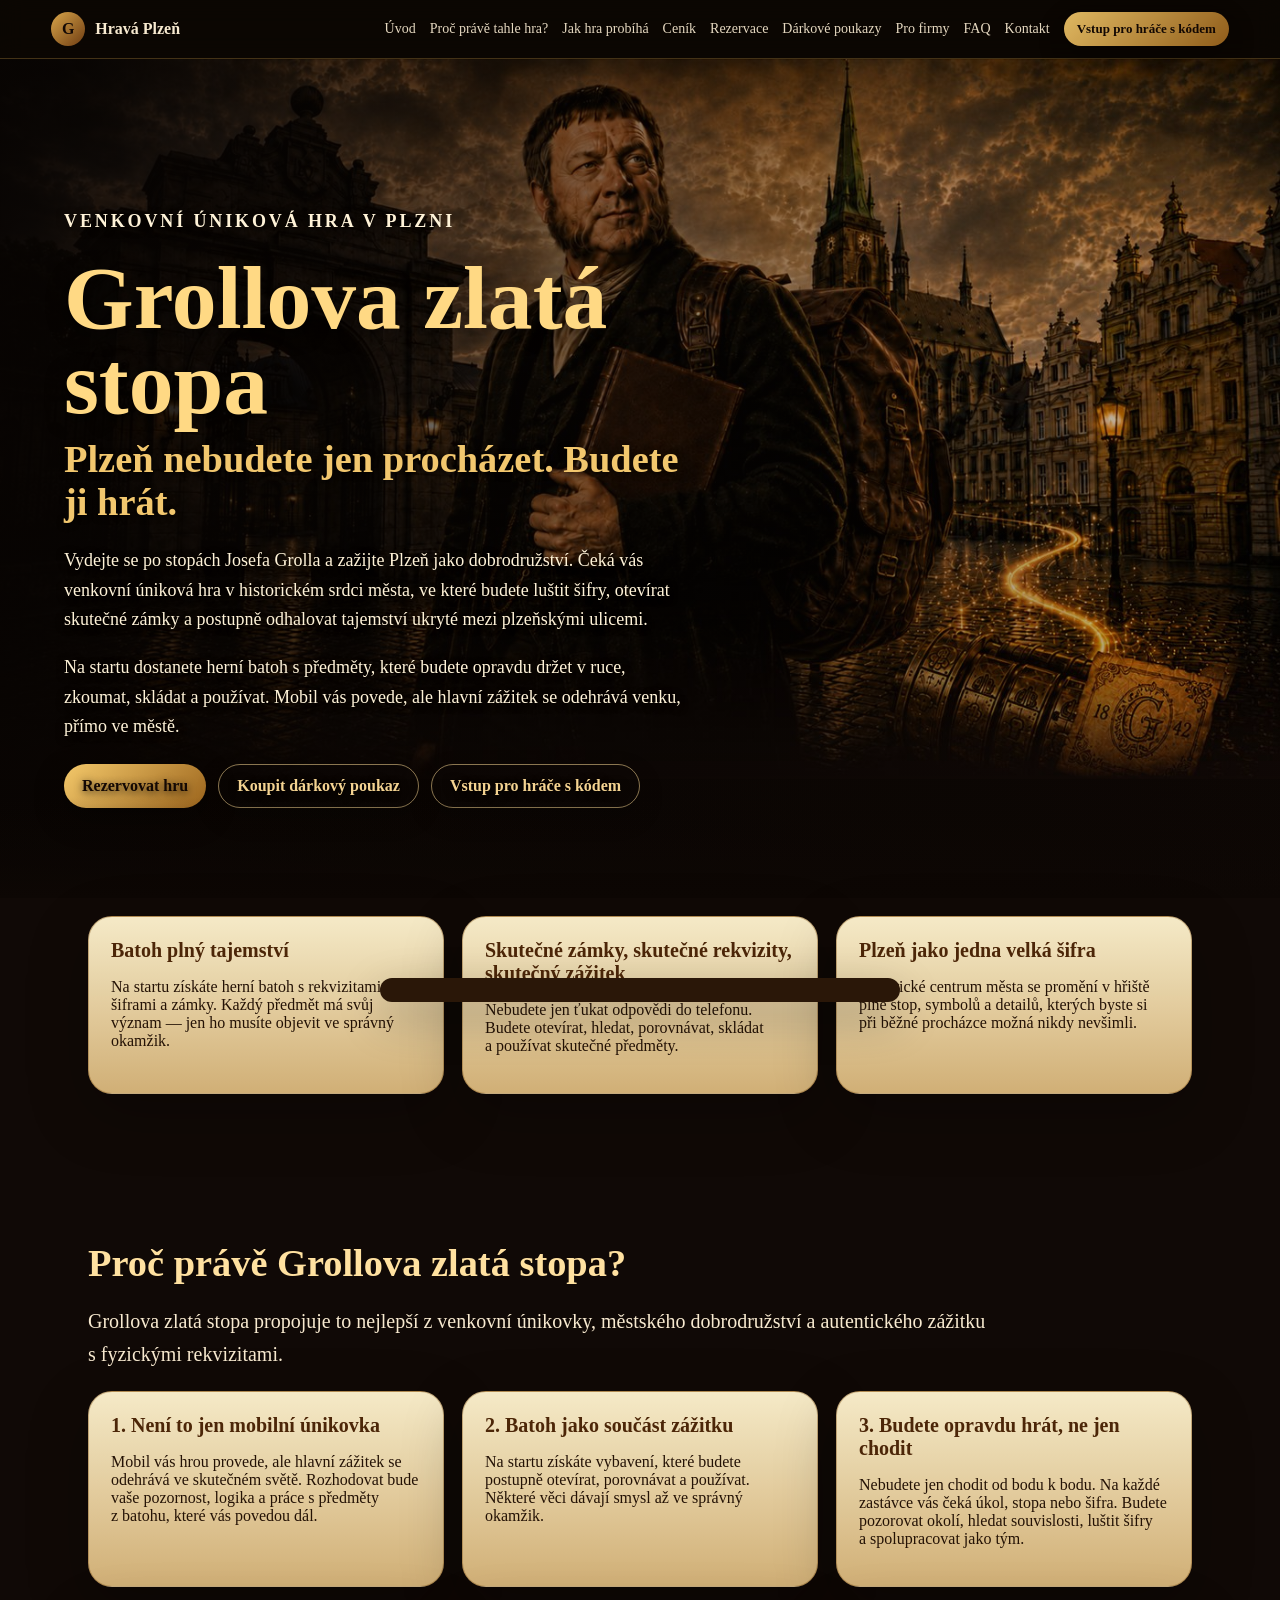
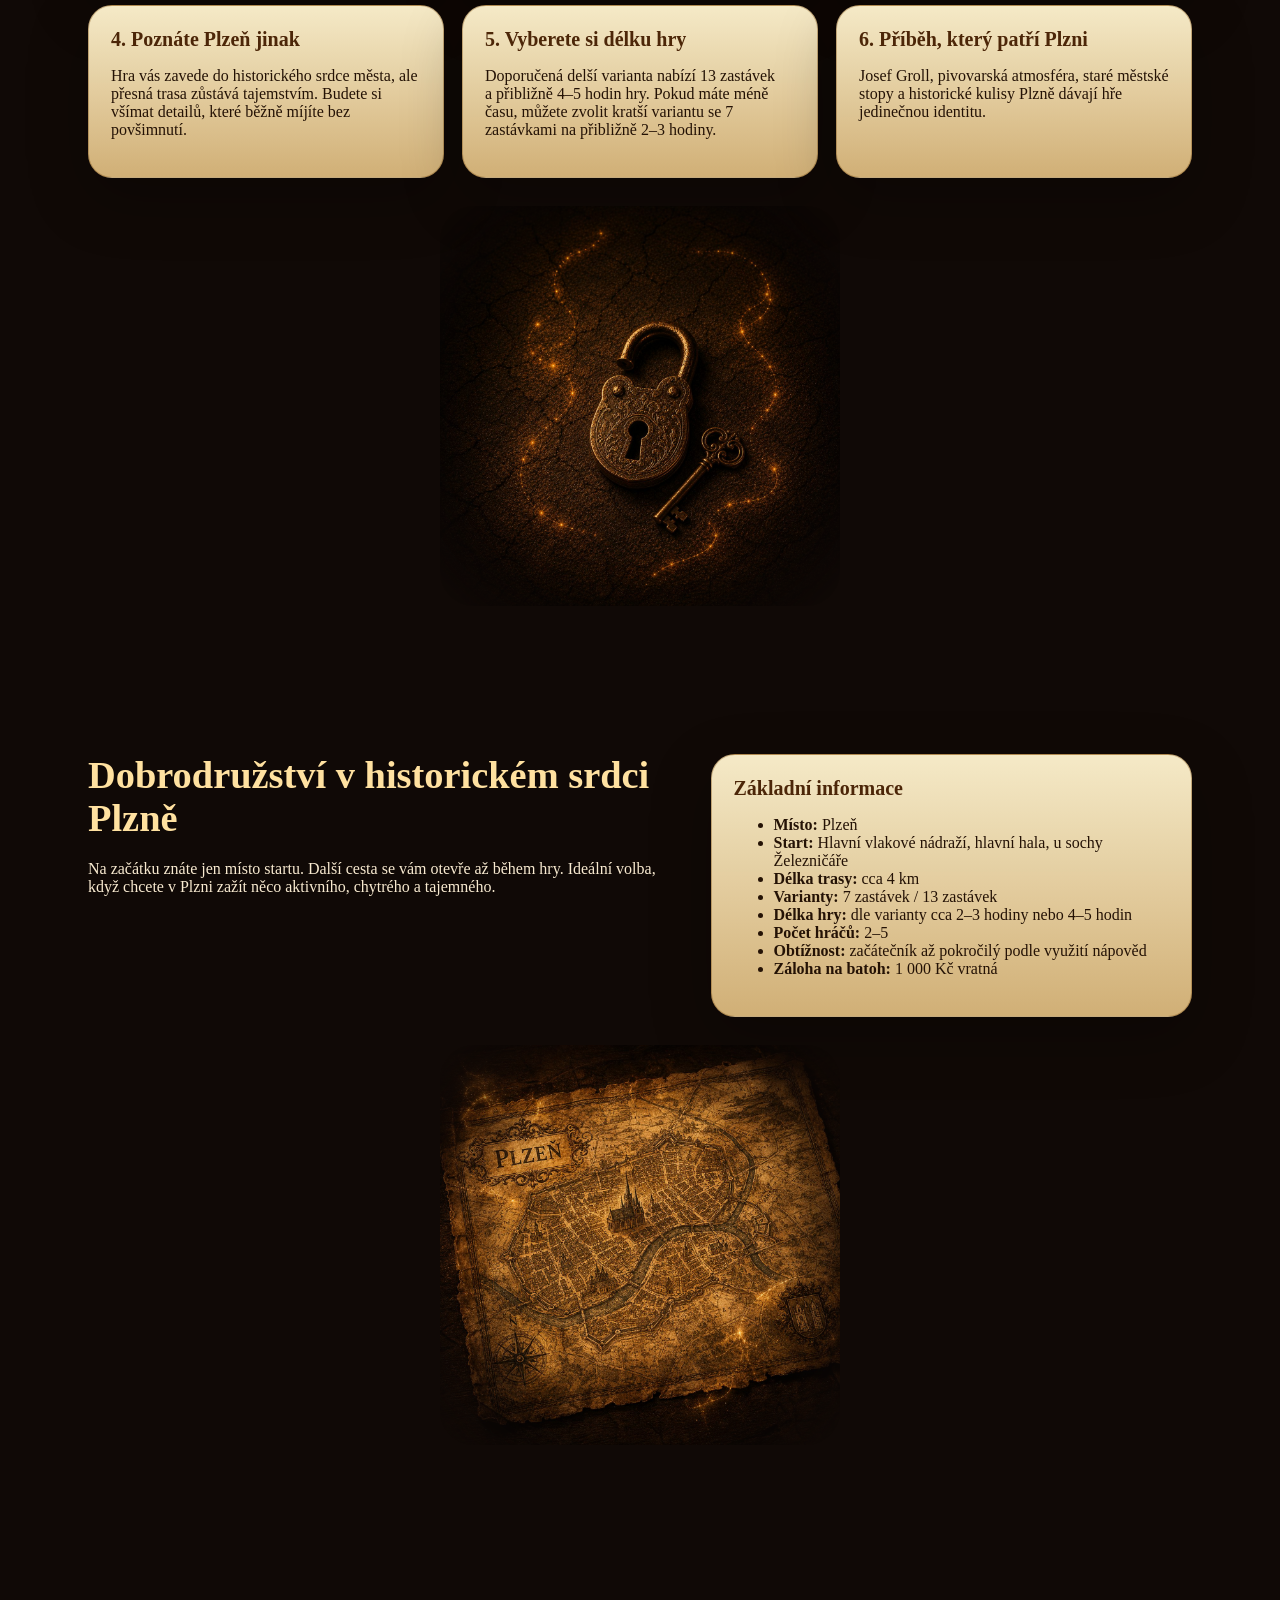
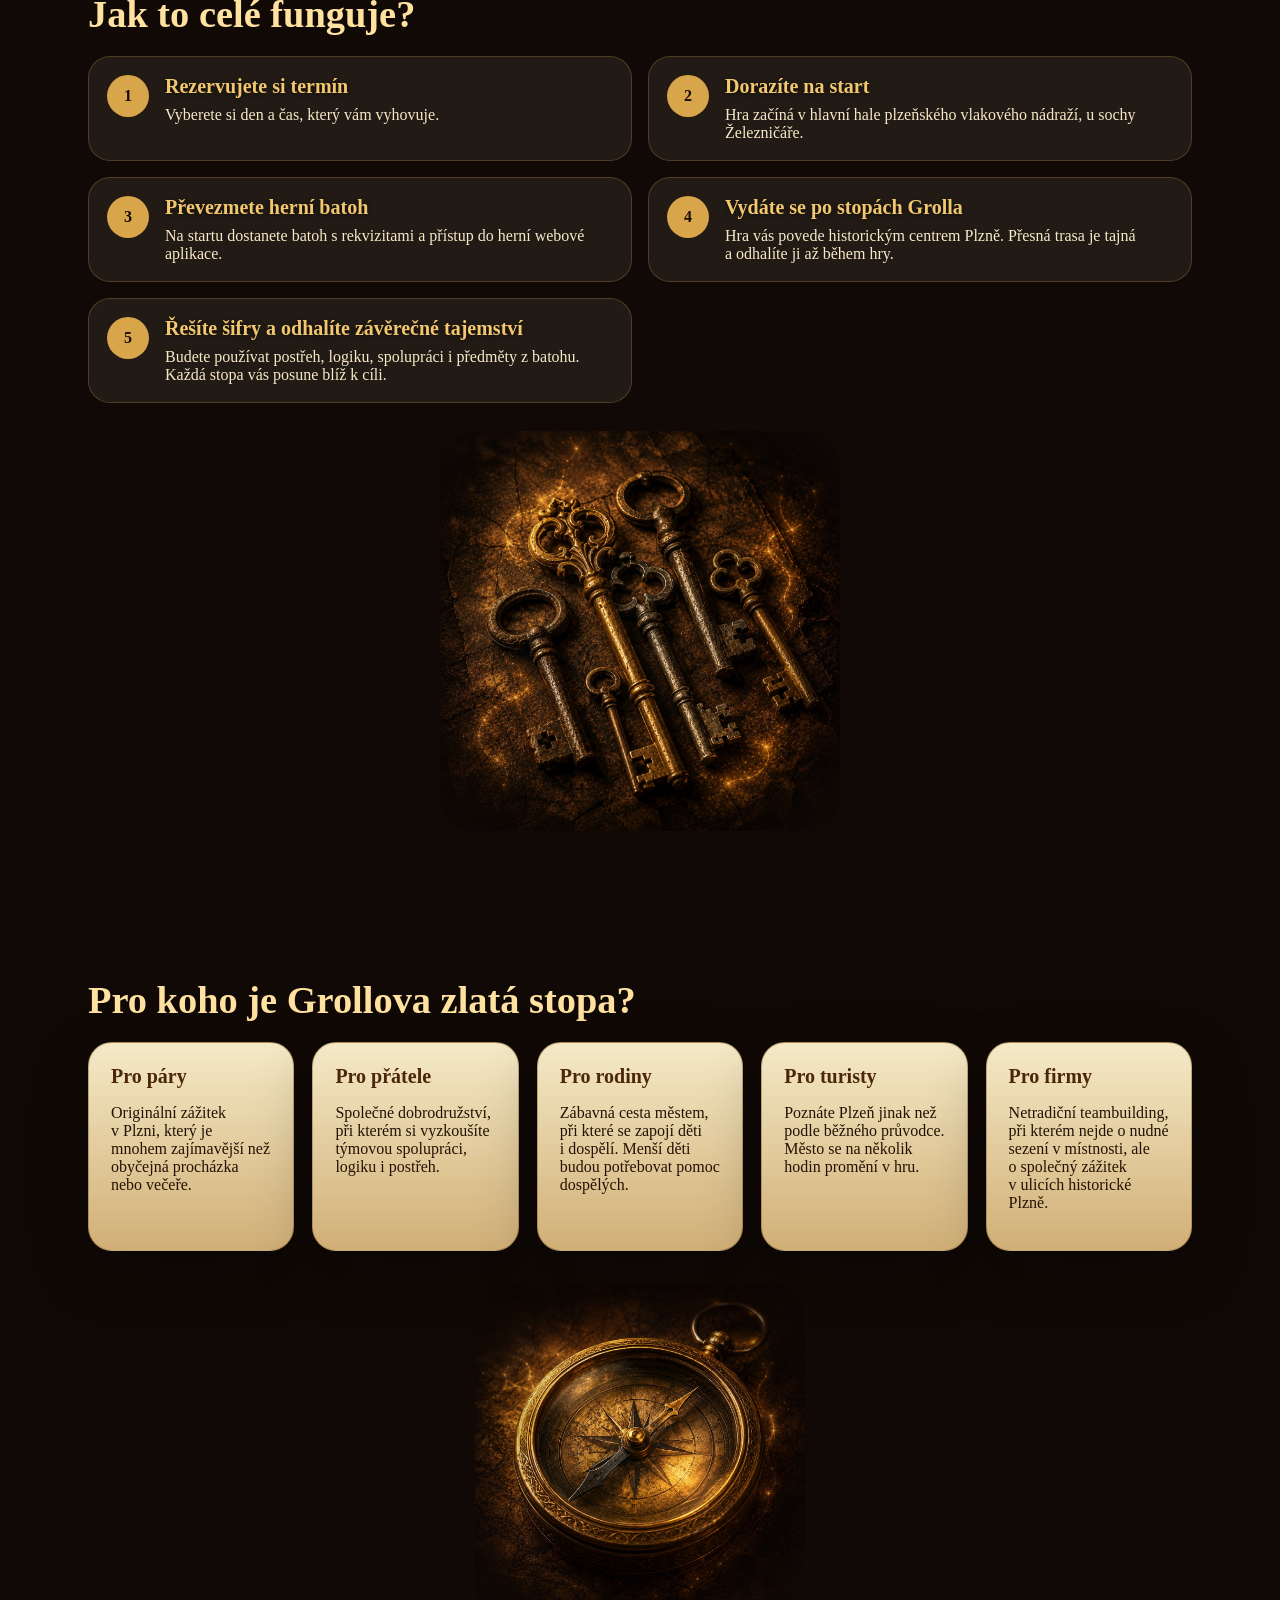
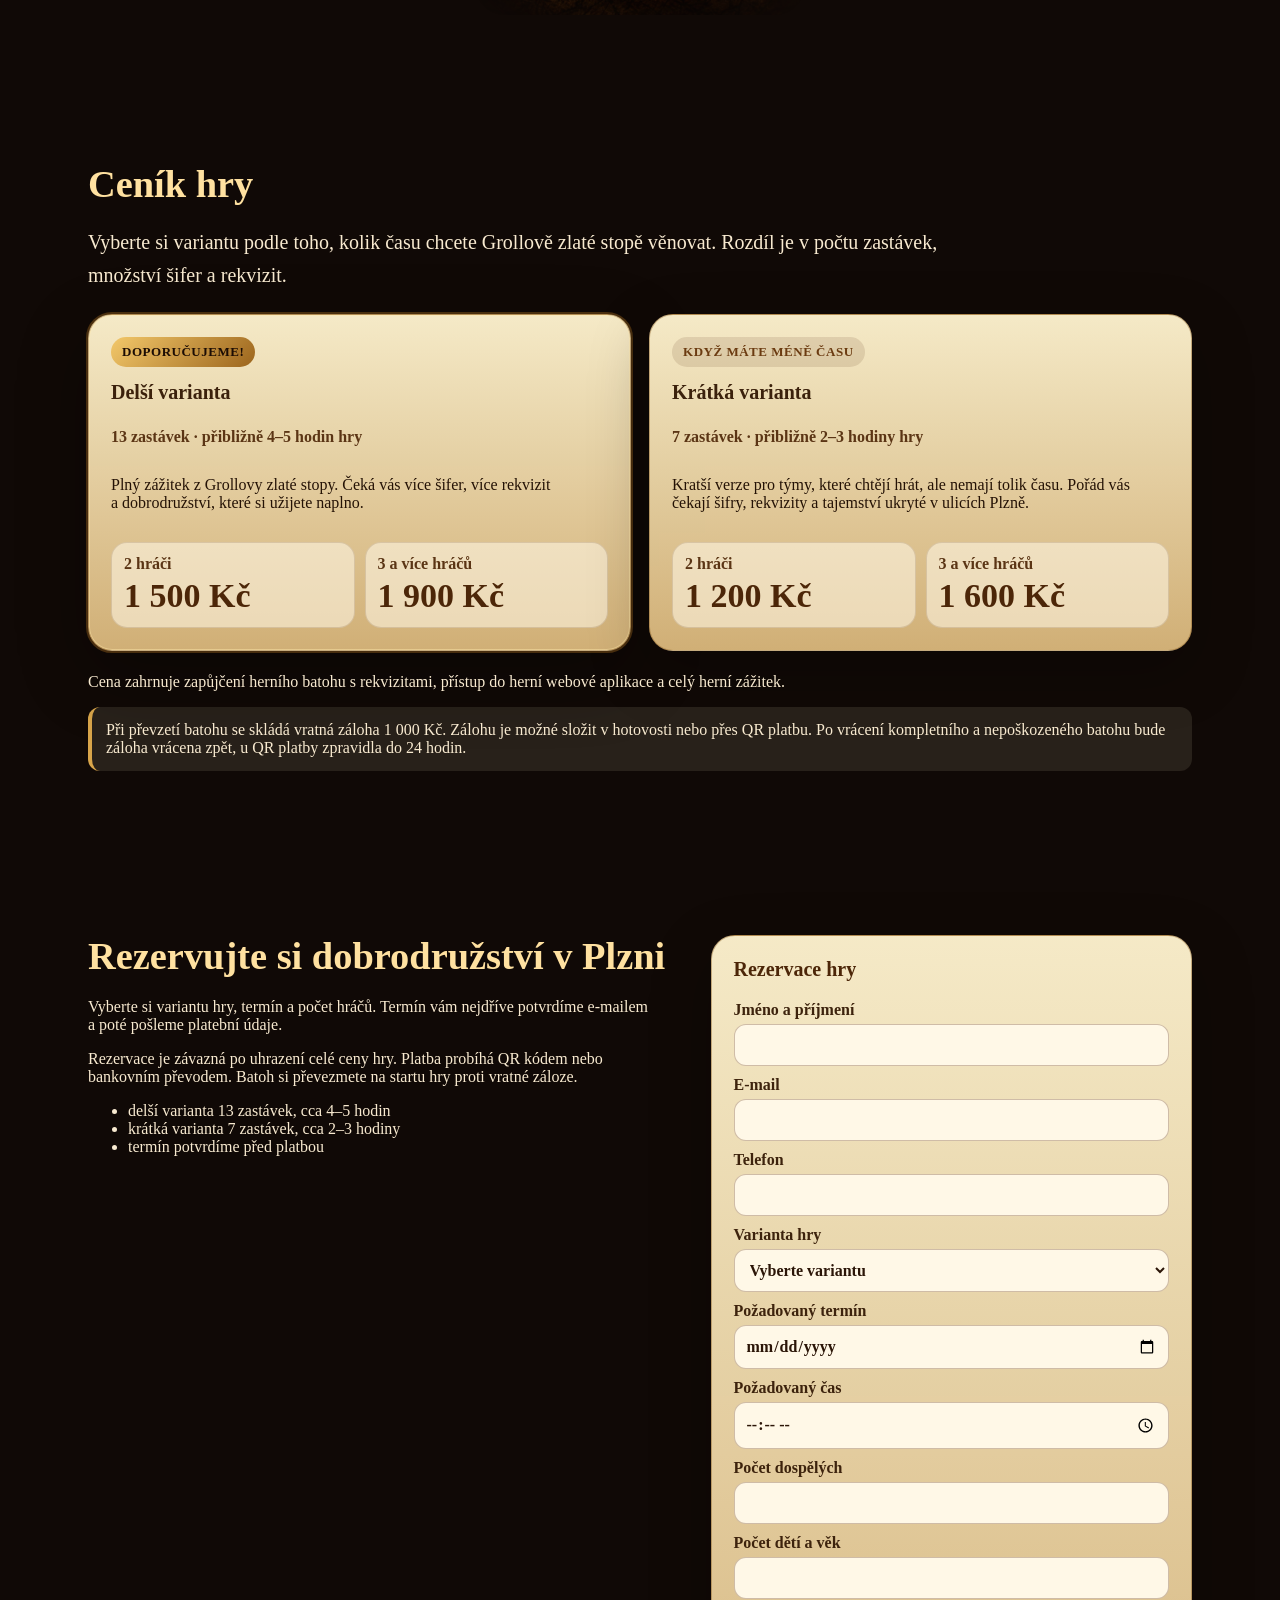
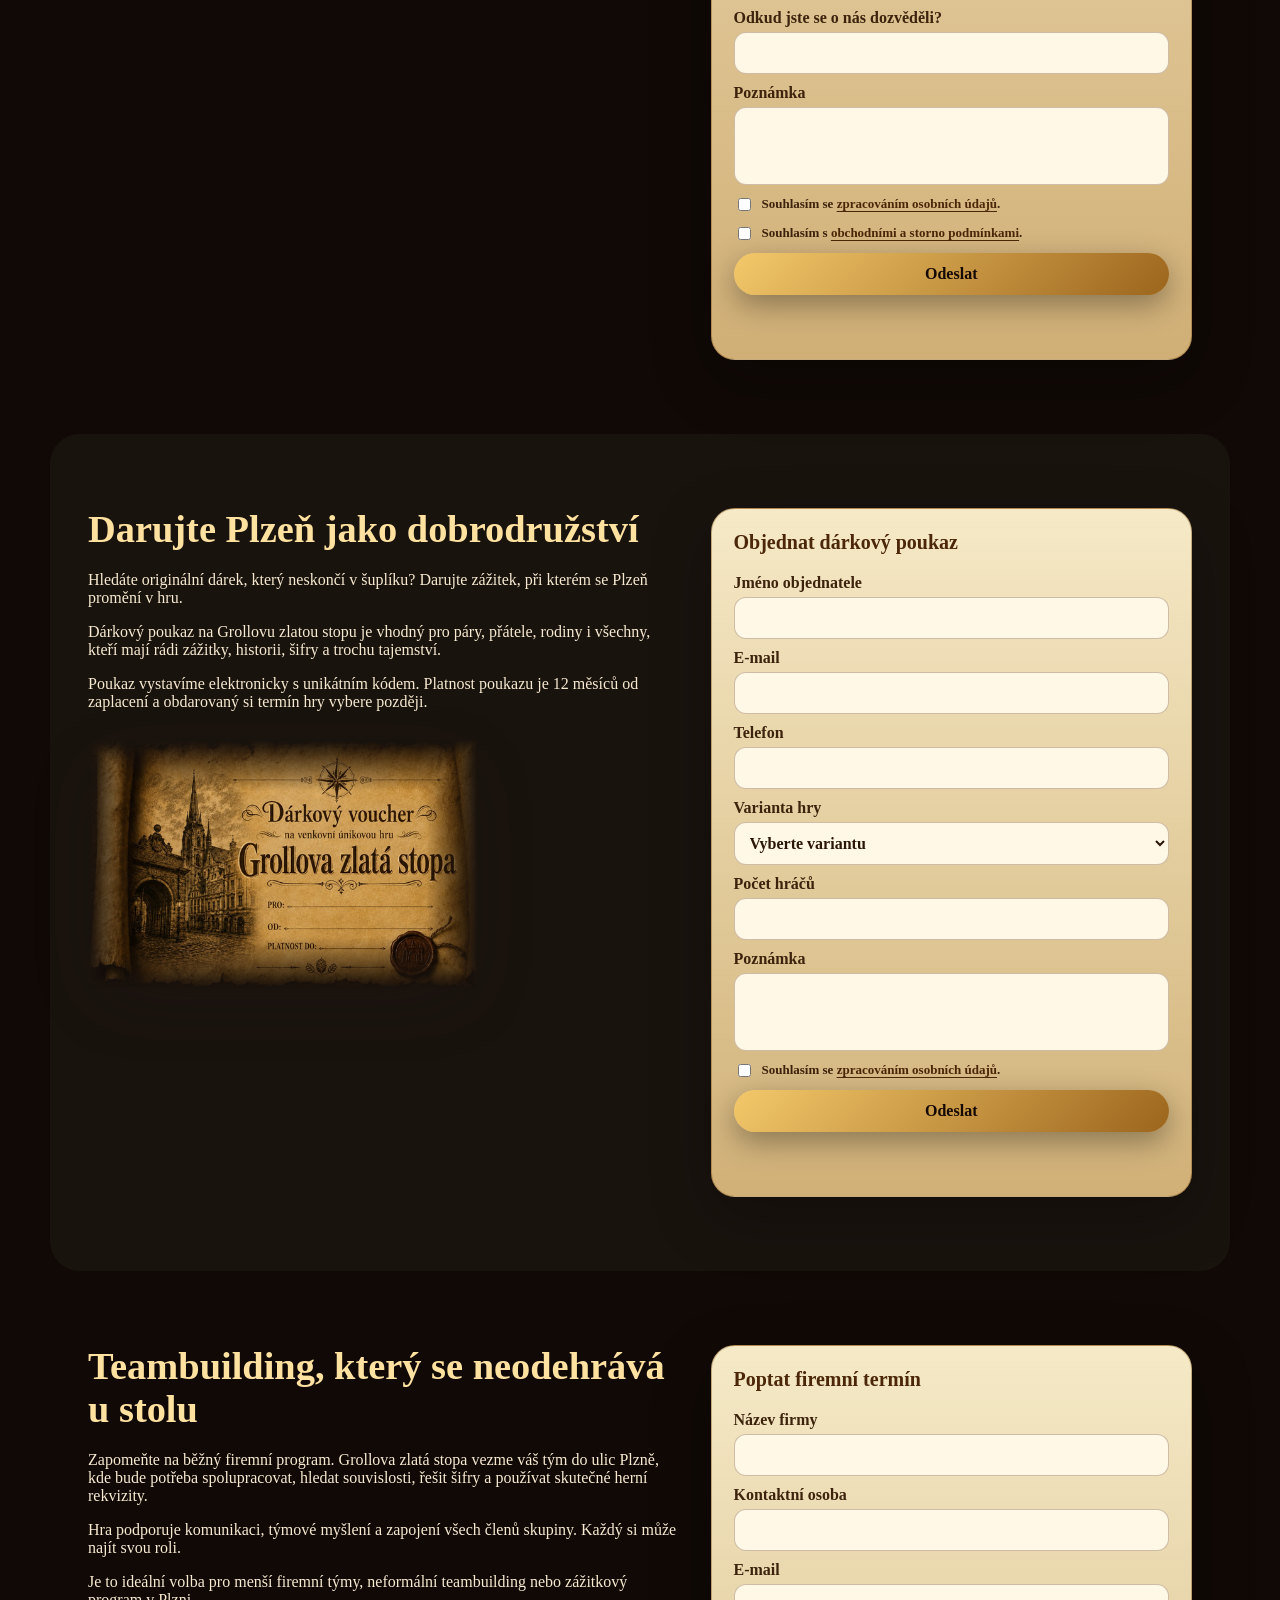
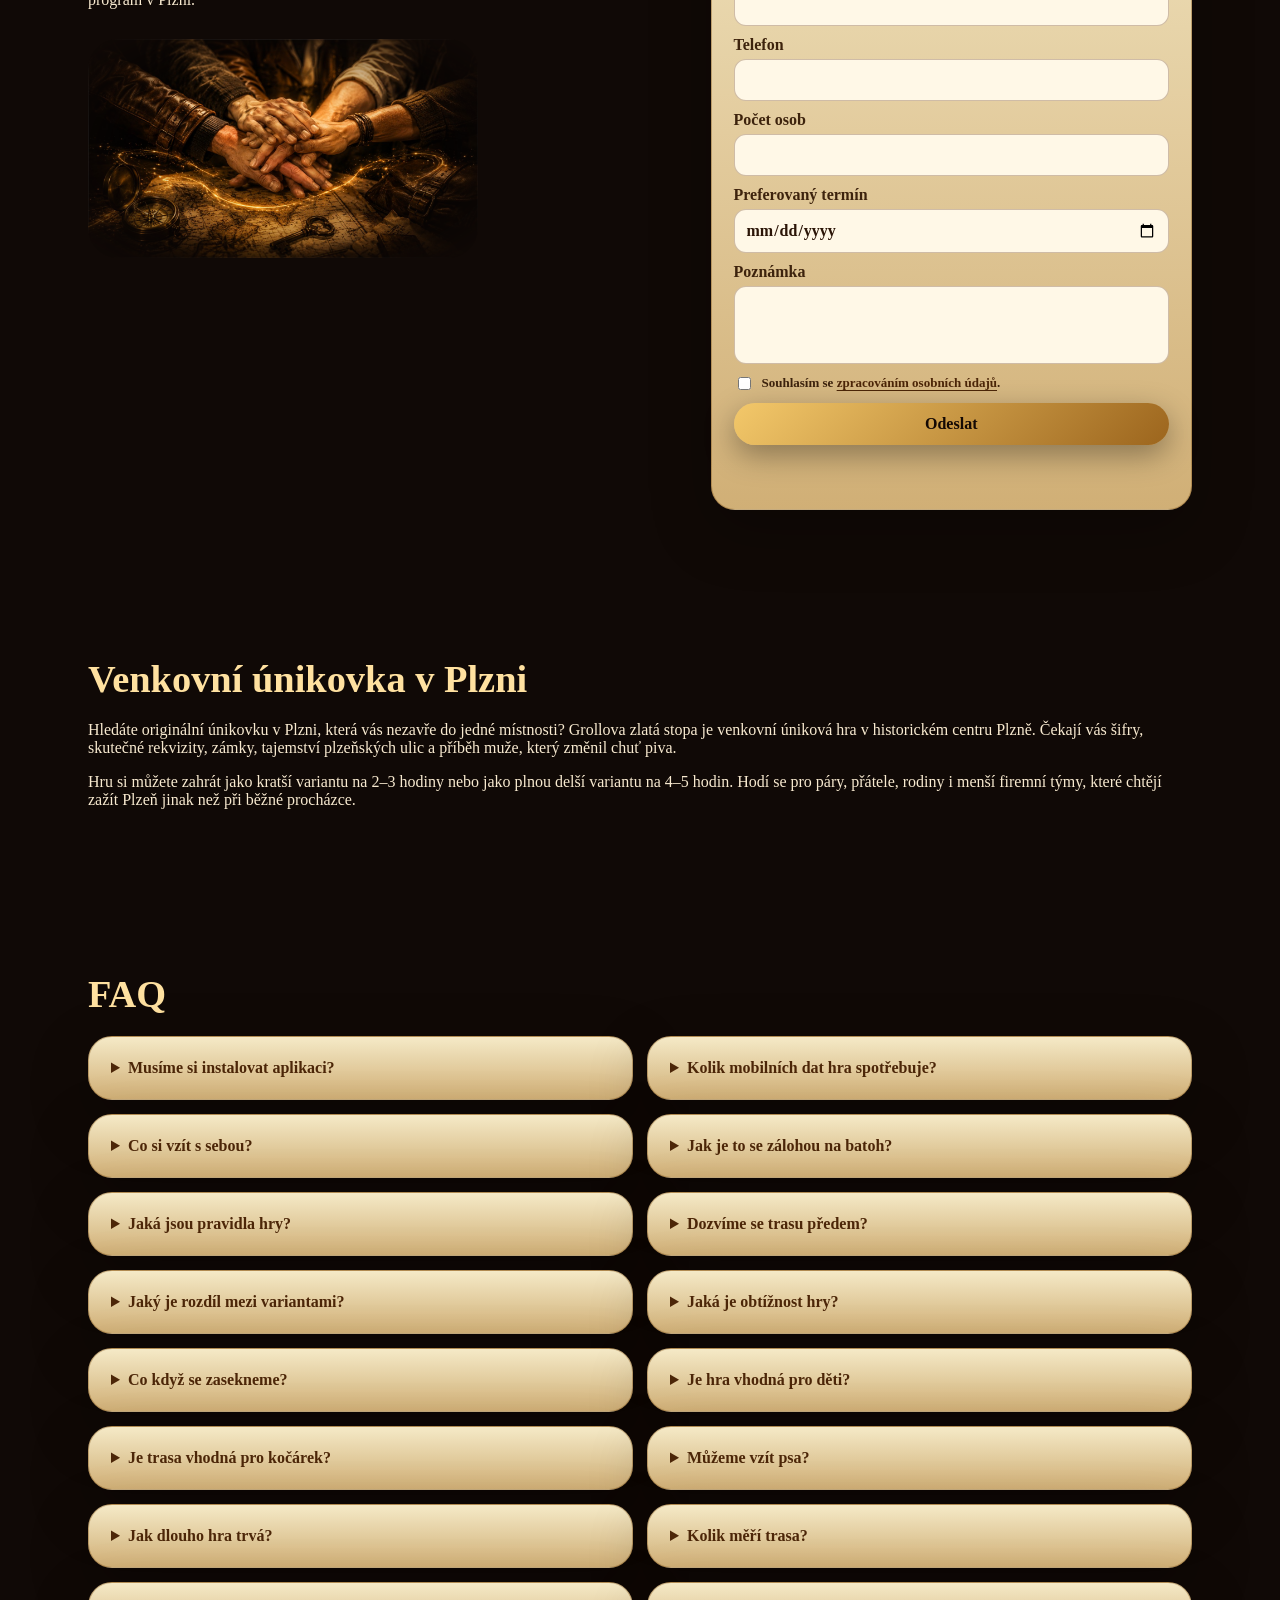
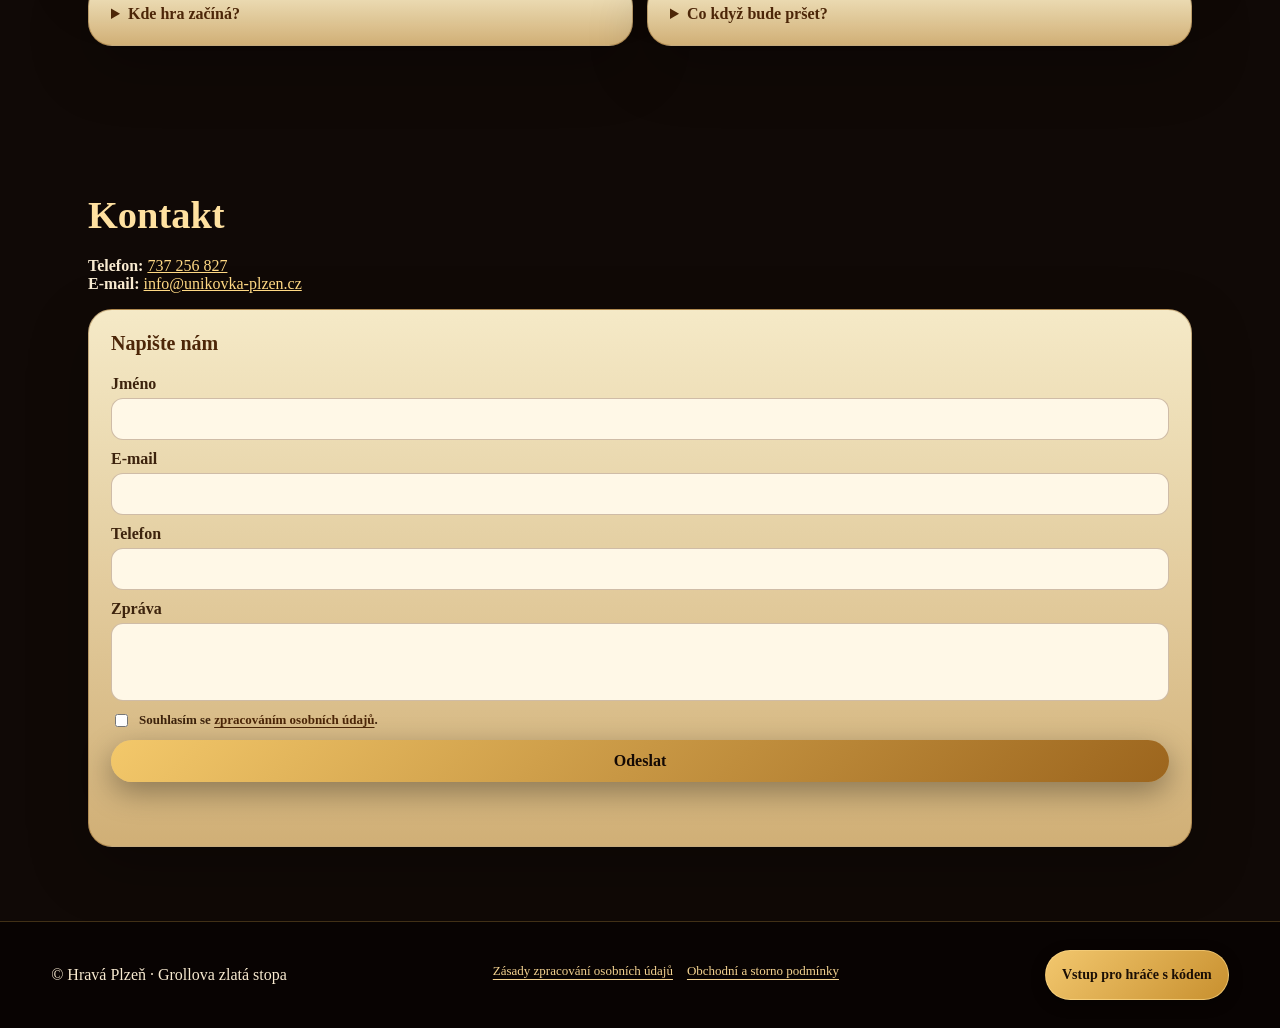
==== commit b10dea51: "Opravit spousteni selfie fotoaparatu" ====
--- a/index.html
+++ b/index.html
@@ -263,13 +263,13 @@
   }
   </script>
   <link rel="manifest" href="manifest.webmanifest" />
-  <link rel="stylesheet" href="style.css?v=200" />
+  <link rel="stylesheet" href="style.css?v=201" />
 </head>
 <body>
   <div id="app" class="app-shell"></div>
   <div id="toast" class="toast" aria-live="polite"></div>
   <script src="game-data.js?v=211"></script>
-  <script src="app.js?v=211"></script>
+  <script src="app.js?v=212"></script>
 </body>
 </html>
 
--- a/style.css
+++ b/style.css
@@ -1765,3 +1765,5 @@
 .app-shell.web-shell .web-form input:not([type="checkbox"]),
 .app-shell.web-shell .web-form select{width:100%;max-width:100%;min-width:0}
 .app-shell.web-shell .web-form input[type="checkbox"]{width:auto;max-width:none;min-width:0;flex:0 0 auto}
+
+.selfie-stage:not(.camera-ready) .selfie-capture-btn{display:none}
